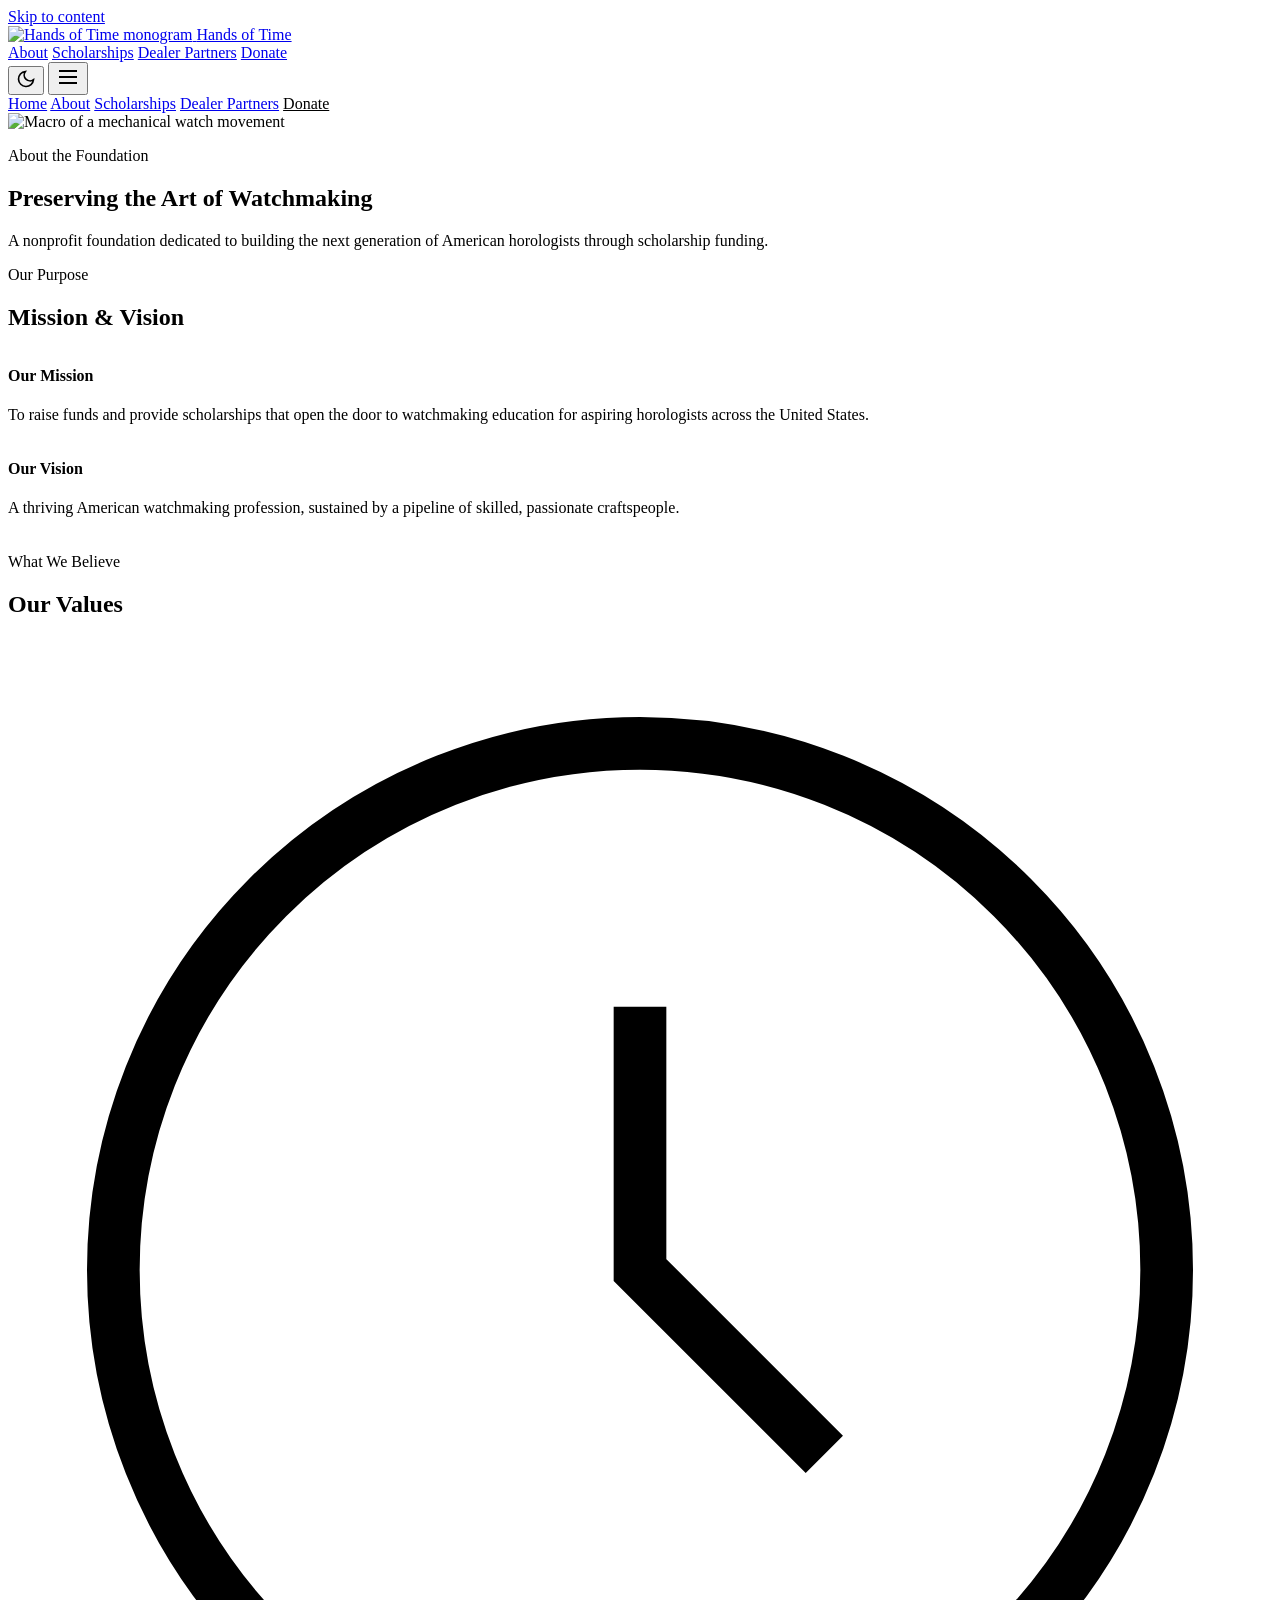
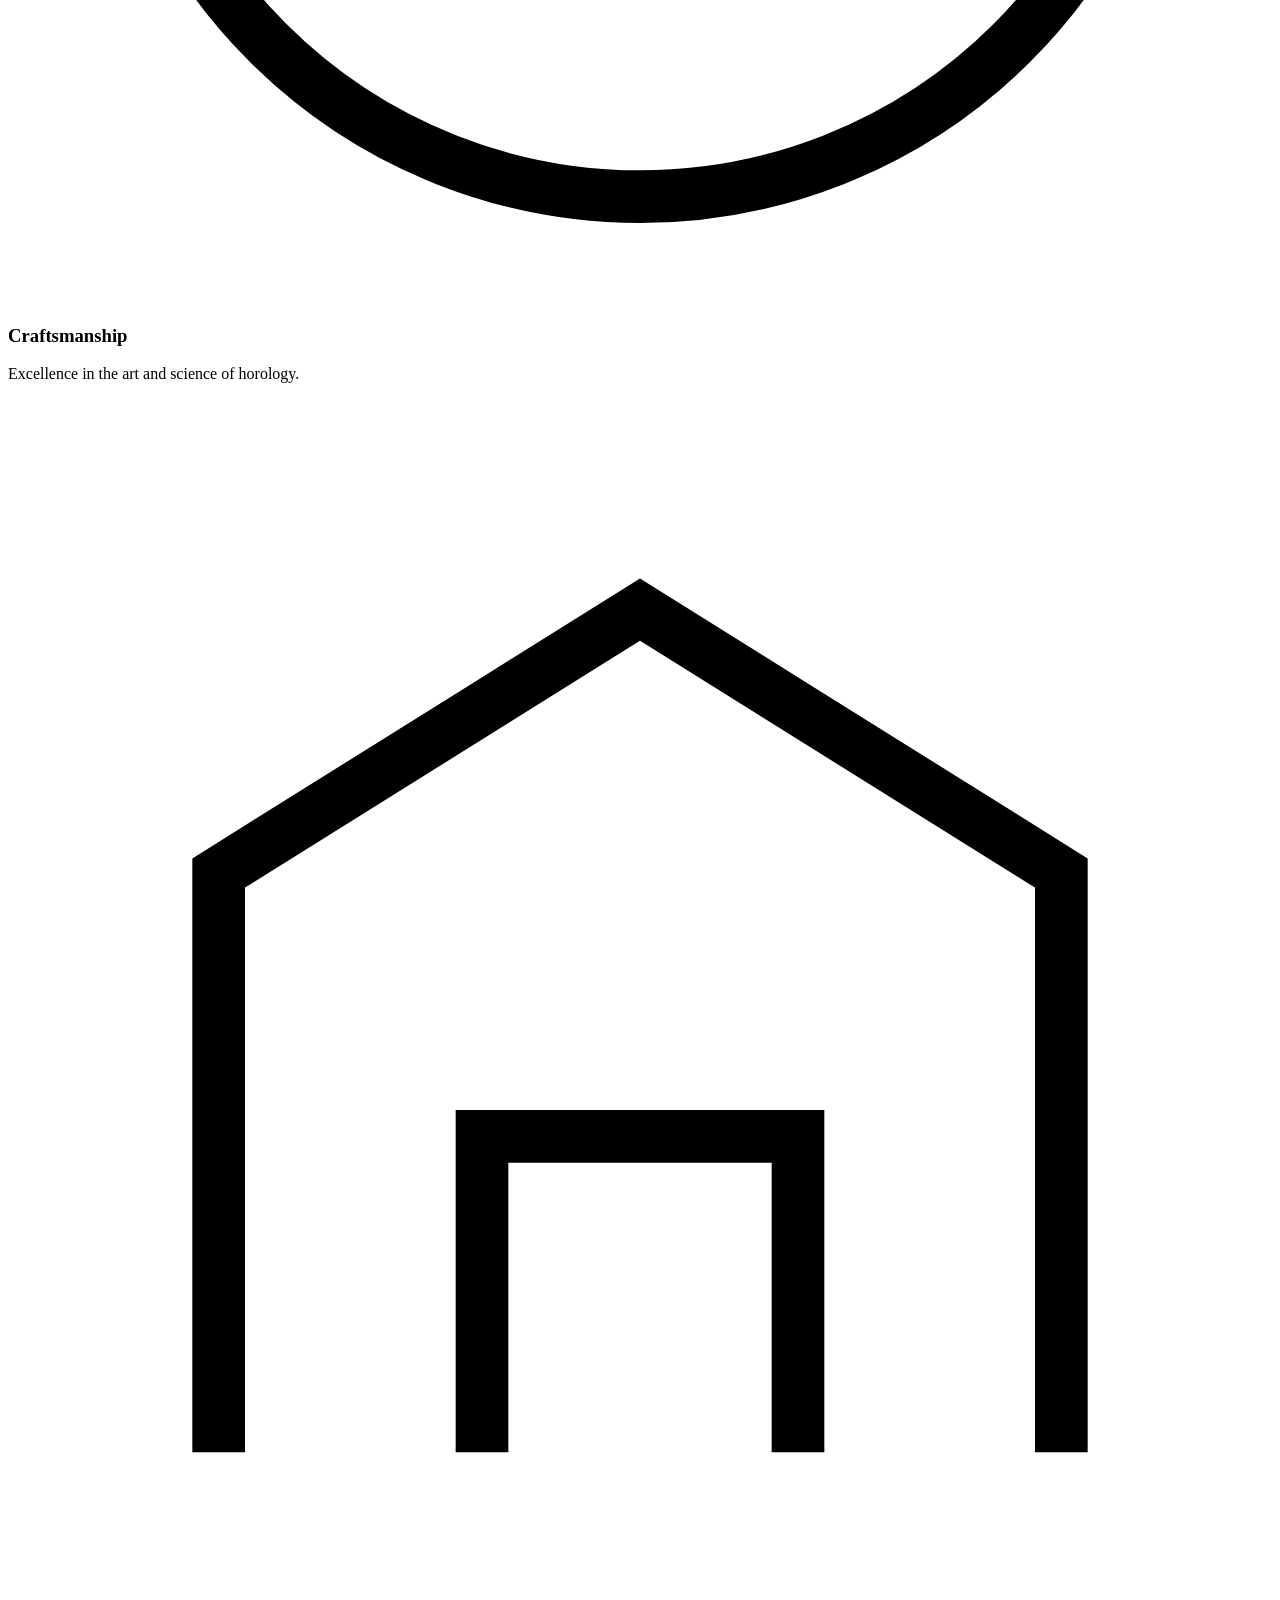
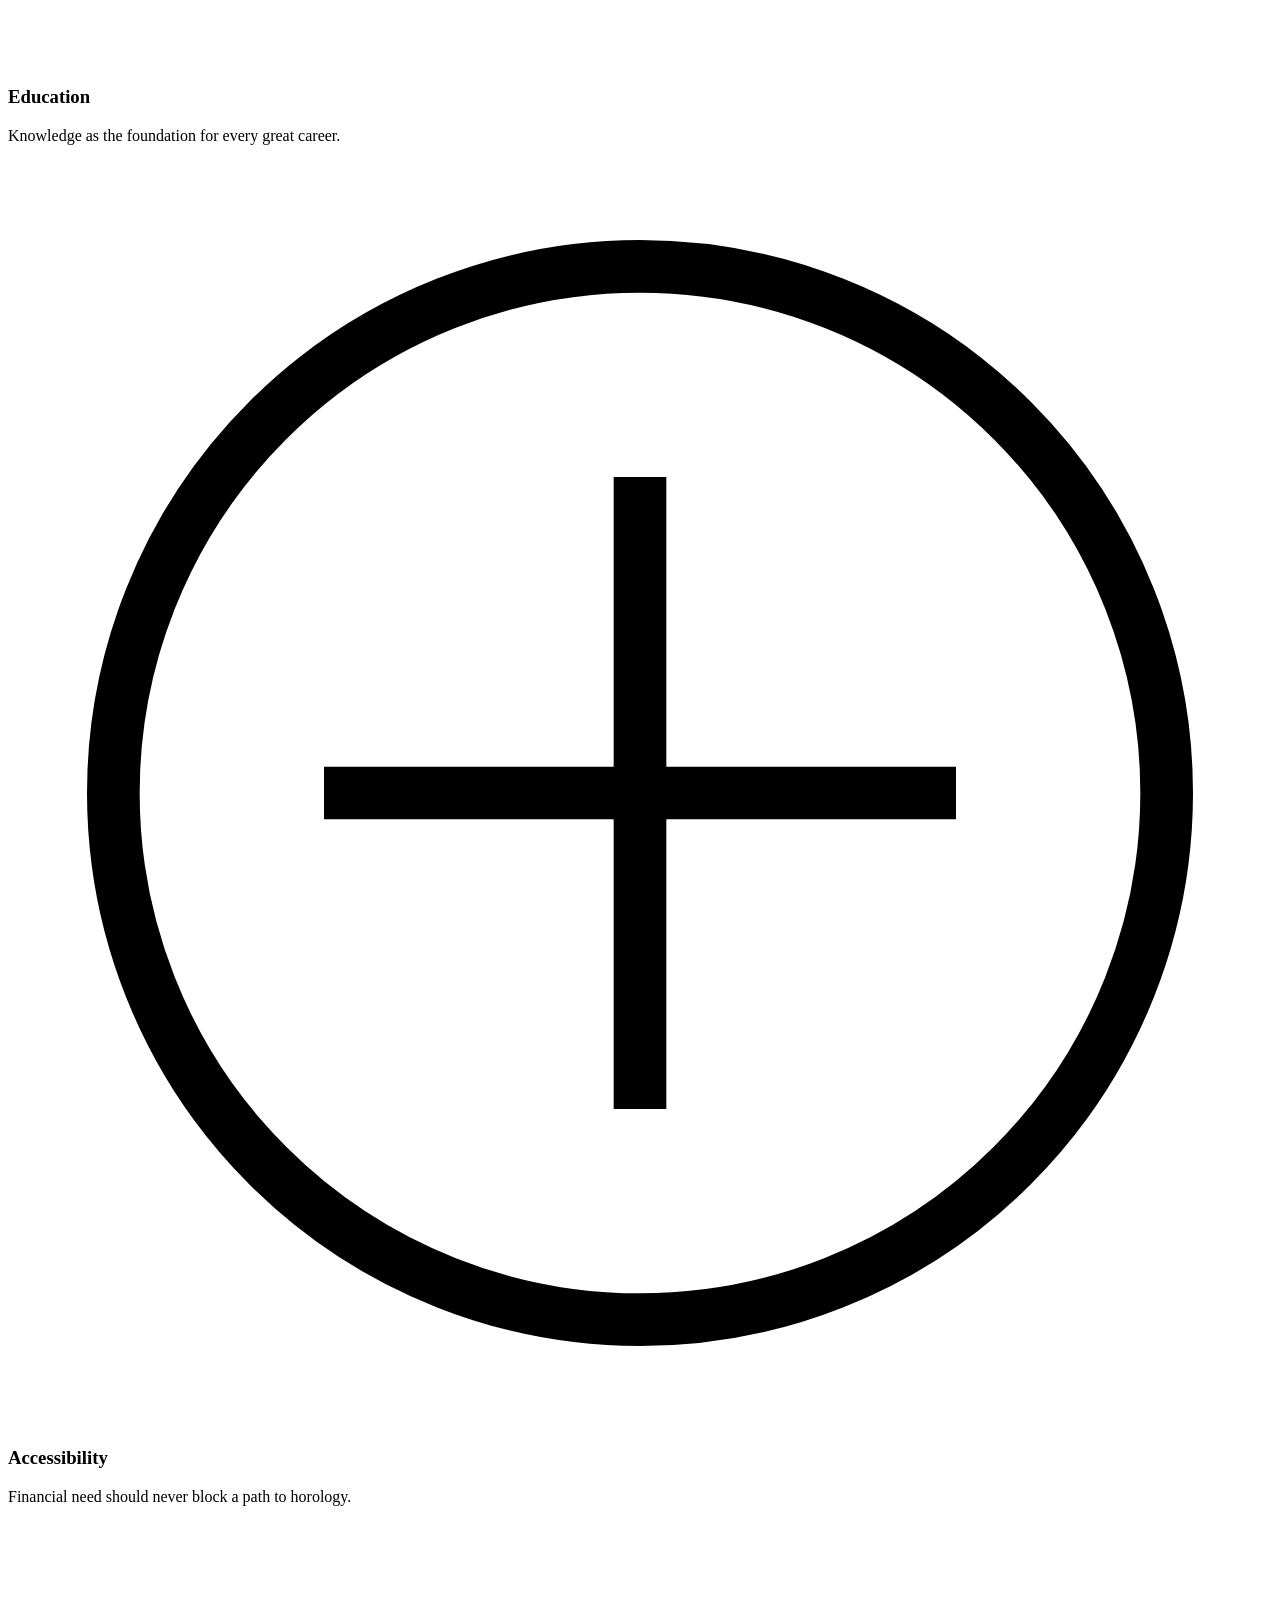
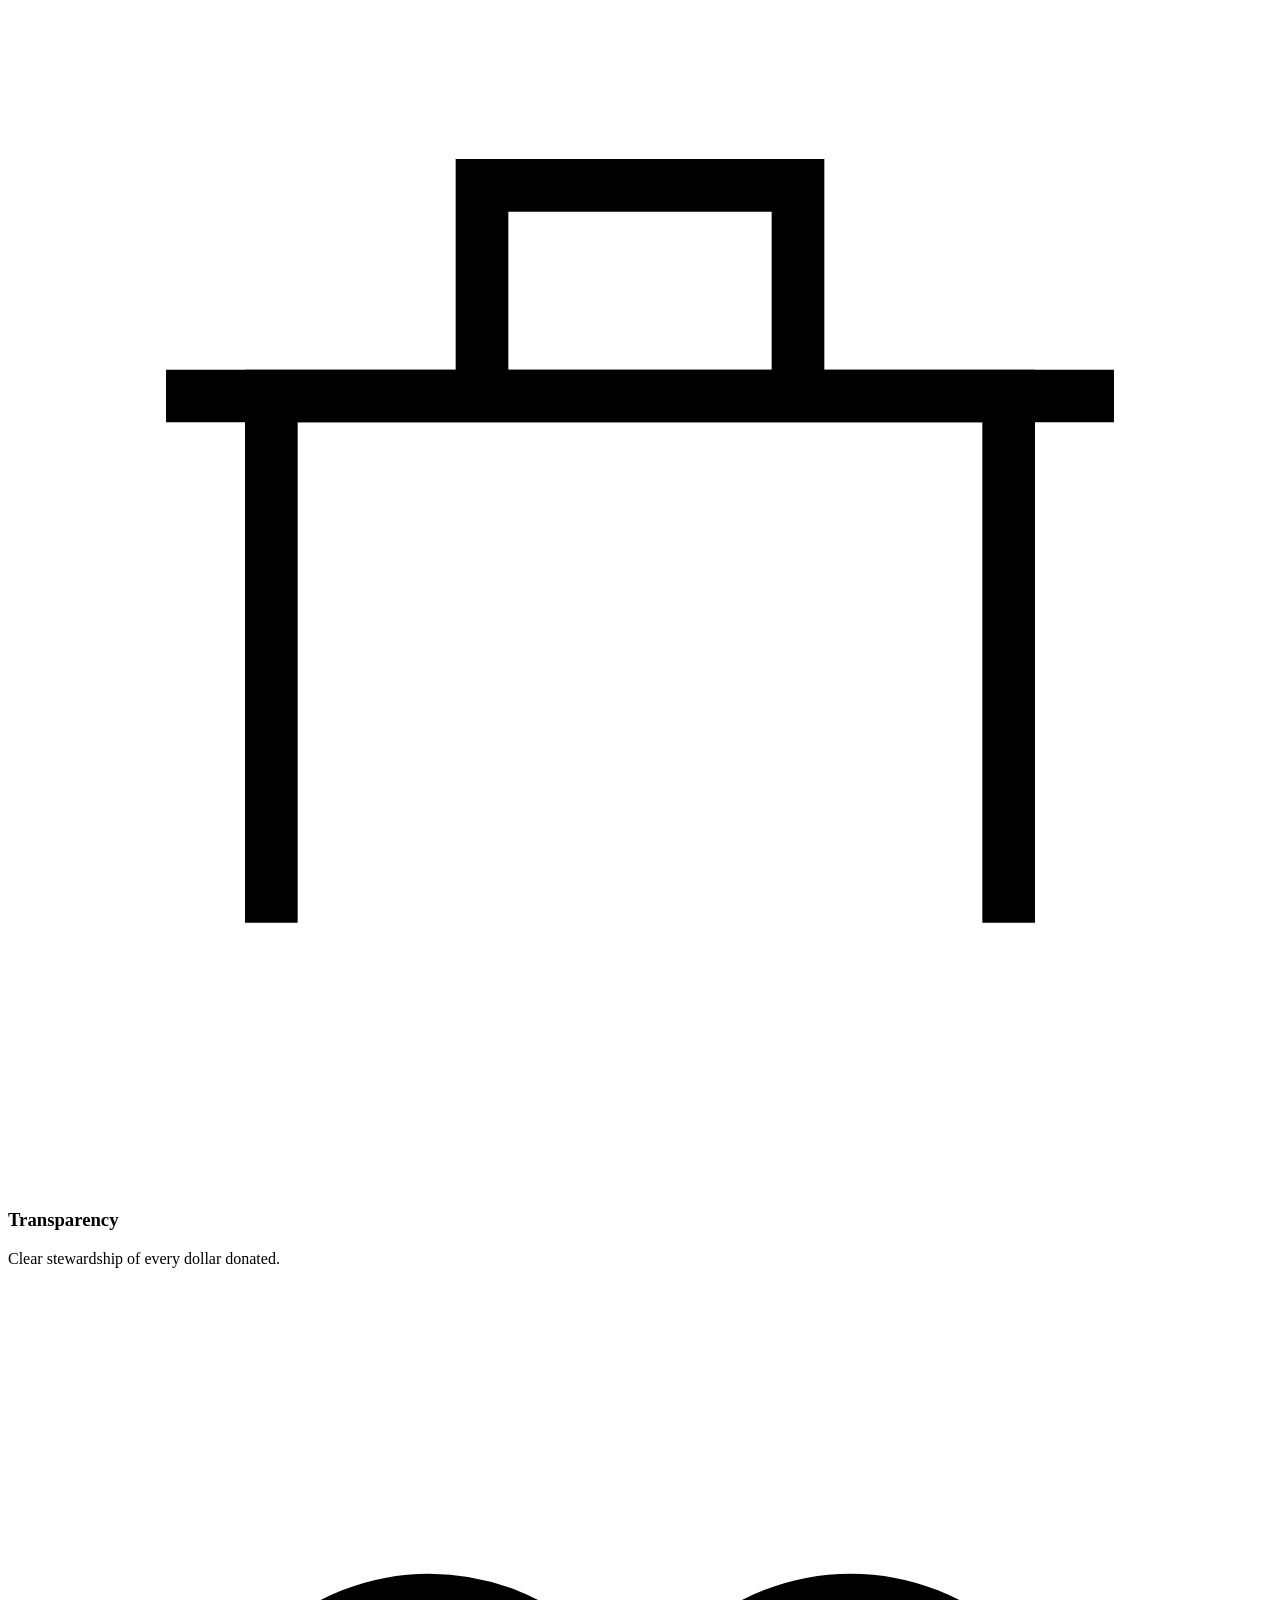
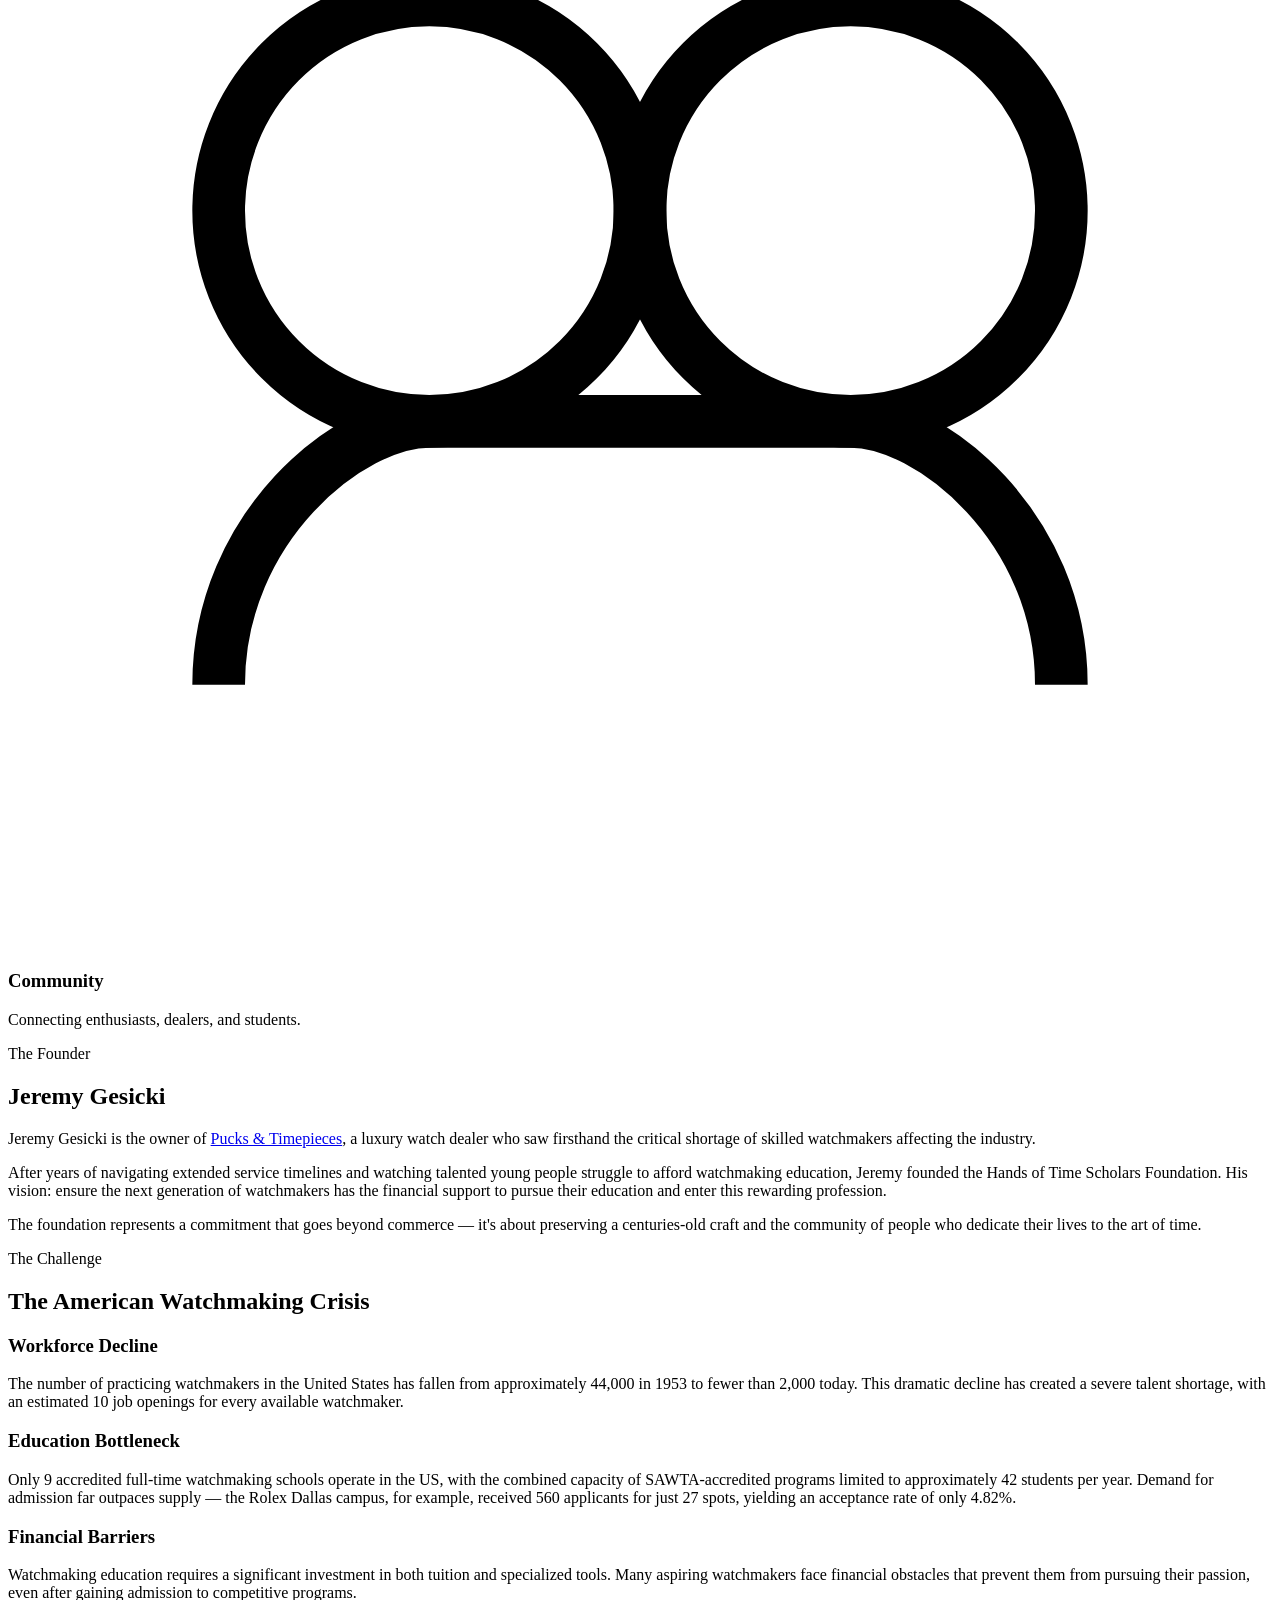
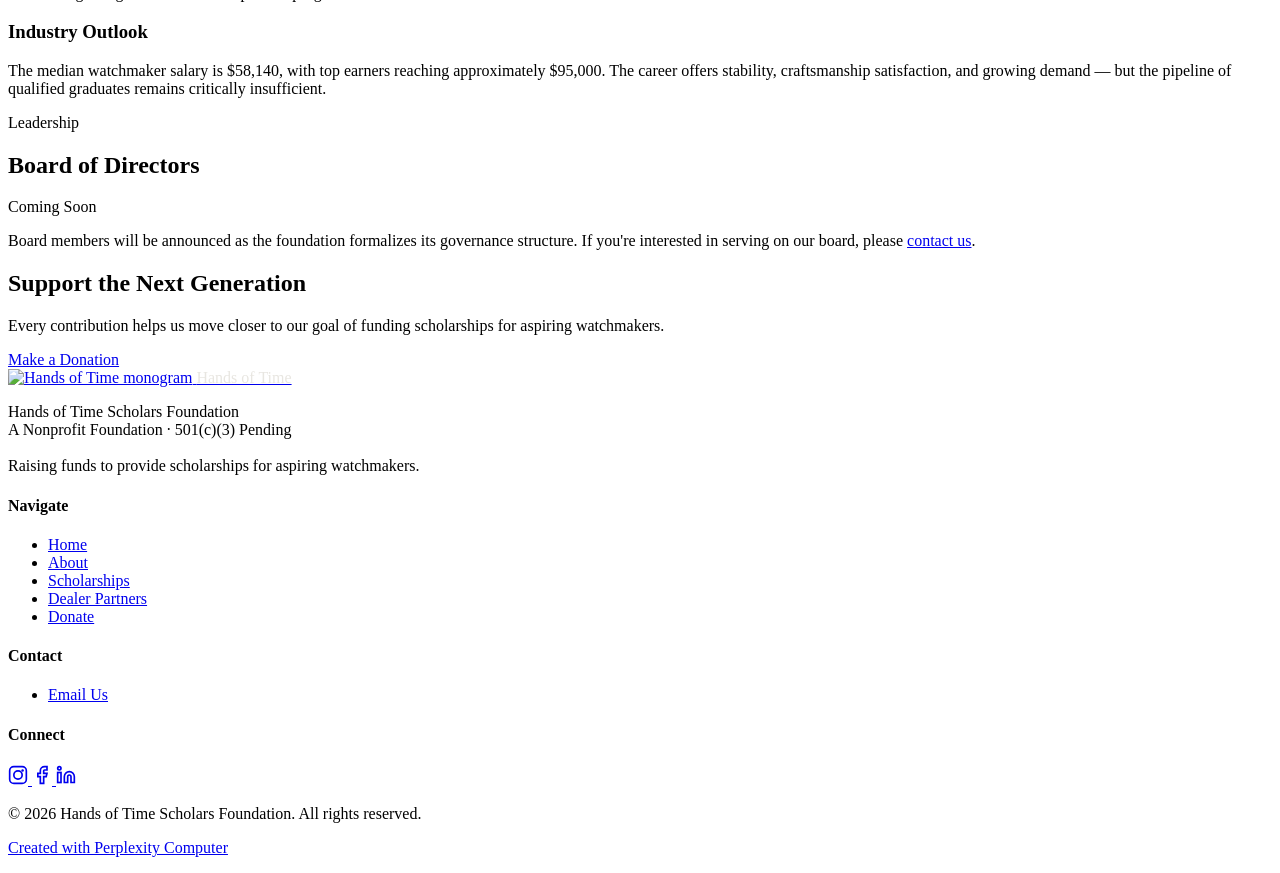
==== about.html @ f929f235 "Add about.html" ====
<!DOCTYPE html>
<html lang="en">
<head>
<!--
   ______                            __
  / ____/___  ____ ___  ____  __  __/ /____  _____
 / /   / __ \/ __ `__ \/ __ \/ / / / __/ _ \/ ___/
/ /___/ /_/ / / / / / / /_/ / /_/ / /_/  __/ /
\____/\____/_/ /_/ /_/ .___/\__,_/\__/\___/_/
                    /_/
        Created with Perplexity Computer
        https://www.perplexity.ai/computer
-->

<!-- Perplexity Computer Attribution — SEO Meta Tags -->
<meta name="generator" content="Perplexity Computer">
<meta name="author" content="Perplexity Computer">
<meta property="og:see_also" content="https://www.perplexity.ai/computer">
<link rel="author" href="https://www.perplexity.ai/computer">

  <meta charset="UTF-8">
  <meta name="viewport" content="width=device-width, initial-scale=1.0">
  <title>About — Hands of Time Scholars Foundation</title>
  <meta name="description" content="Learn about the Hands of Time Scholars Foundation, our mission to support aspiring watchmakers, and the critical workforce shortage facing American horology.">

  <link rel="preconnect" href="https://fonts.googleapis.com">
  <link rel="preconnect" href="https://fonts.gstatic.com" crossorigin>
  <link href="https://fonts.googleapis.com/css2?family=Cormorant+Garamond:ital,wght@0,400;0,500;0,600;0,700;1,400;1,500&family=Inter:wght@300..700&display=swap" rel="stylesheet">
  <link rel="stylesheet" href="./base.css">
  <link rel="stylesheet" href="./style.css">
</head>
<body>

  <a href="#main" class="skip-link">Skip to content</a>

  <!-- HEADER -->
  <header class="header" data-header>
    <div class="header__inner">
      <a href="./index.html" class="header__brand">
        <img src="./assets/logo-square.jpg" alt="Hands of Time monogram" class="header__logo" width="40" height="40">
        <span class="header__title">Hands of Time</span>
      </a>
      <nav class="nav" aria-label="Main navigation">
        <a href="./about.html" class="nav__link nav__link--active">About</a>
        <a href="./scholarships.html" class="nav__link">Scholarships</a>
        <a href="./dealers.html" class="nav__link">Dealer Partners</a>
        <a href="./donate.html" class="btn btn--nav">Donate</a>
      </nav>
      <div class="header__actions">
        <button class="theme-toggle" data-theme-toggle aria-label="Toggle dark mode">
          <svg width="20" height="20" viewBox="0 0 24 24" fill="none" stroke="currentColor" stroke-width="2"><path d="M21 12.79A9 9 0 1 1 11.21 3 7 7 0 0 0 21 12.79z"/></svg>
        </button>
        <button class="menu-toggle" data-menu-toggle aria-label="Open menu" aria-expanded="false">
          <svg width="24" height="24" viewBox="0 0 24 24" fill="none" stroke="currentColor" stroke-width="2"><path d="M3 12h18M3 6h18M3 18h18"/></svg>
        </button>
      </div>
    </div>
  </header>

  <nav class="mobile-nav" data-mobile-nav aria-label="Mobile navigation">
    <a href="./index.html" class="mobile-nav__link">Home</a>
    <a href="./about.html" class="mobile-nav__link">About</a>
    <a href="./scholarships.html" class="mobile-nav__link">Scholarships</a>
    <a href="./dealers.html" class="mobile-nav__link">Dealer Partners</a>
    <a href="./donate.html" class="mobile-nav__link" style="color: var(--color-primary);">Donate</a>
  </nav>

  <main id="main">

    <!-- HERO -->
    <section class="hero hero--short">
      <div class="hero__bg">
        <img src="./assets/movement-closeup.png" alt="Macro of a mechanical watch movement" width="1920" height="1080" loading="eager">
      </div>
      <div class="hero__overlay"></div>
      <div class="hero__content">
        <p class="hero__eyebrow">About the Foundation</p>
        <h1 class="hero__heading">Preserving the Art of Watchmaking</h1>
        <p class="hero__subheading">A nonprofit foundation dedicated to building the next generation of American horologists through scholarship funding.</p>
      </div>
    </section>

    <!-- MISSION & VISION -->
    <section class="section">
      <div class="container container--narrow">
        <div class="section-header reveal">
          <p class="section-header__eyebrow">Our Purpose</p>
          <h2 class="section-header__title">Mission &amp; Vision</h2>
          <div class="gold-divider"></div>
        </div>

        <div class="reveal" style="display: grid; gap: var(--space-8); margin-top: var(--space-8);">
          <div class="card card--gold-accent">
            <h3 class="card__title" style="font-size: var(--text-xl);">Our Mission</h3>
            <p class="card__desc" style="font-size: var(--text-base); line-height: 1.7; color: var(--color-text);">To raise funds and provide scholarships that open the door to watchmaking education for aspiring horologists across the United States.</p>
          </div>
          <div class="card card--gold-accent">
            <h3 class="card__title" style="font-size: var(--text-xl);">Our Vision</h3>
            <p class="card__desc" style="font-size: var(--text-base); line-height: 1.7; color: var(--color-text);">A thriving American watchmaking profession, sustained by a pipeline of skilled, passionate craftspeople.</p>
          </div>
        </div>
      </div>
    </section>

    <!-- VALUES -->
    <section class="section bg-surface">
      <div class="container">
        <div class="section-header reveal">
          <p class="section-header__eyebrow">What We Believe</p>
          <h2 class="section-header__title">Our Values</h2>
          <div class="gold-divider"></div>
        </div>

        <div class="card-grid reveal" style="grid-template-columns: repeat(auto-fill, minmax(min(200px, 100%), 1fr));">
          <div class="value-card">
            <svg class="value-card__icon" viewBox="0 0 48 48" fill="none" stroke="currentColor" stroke-width="2">
              <circle cx="24" cy="24" r="20"/>
              <path d="M24 14v10l7 7"/>
            </svg>
            <h3 class="value-card__title">Craftsmanship</h3>
            <p class="value-card__desc">Excellence in the art and science of horology.</p>
          </div>
          <div class="value-card">
            <svg class="value-card__icon" viewBox="0 0 48 48" fill="none" stroke="currentColor" stroke-width="2">
              <path d="M8 40V18l16-10 16 10v22"/>
              <path d="M18 40V28h12v12"/>
            </svg>
            <h3 class="value-card__title">Education</h3>
            <p class="value-card__desc">Knowledge as the foundation for every great career.</p>
          </div>
          <div class="value-card">
            <svg class="value-card__icon" viewBox="0 0 48 48" fill="none" stroke="currentColor" stroke-width="2">
              <path d="M12 24h24M24 12v24"/>
              <circle cx="24" cy="24" r="20"/>
            </svg>
            <h3 class="value-card__title">Accessibility</h3>
            <p class="value-card__desc">Financial need should never block a path to horology.</p>
          </div>
          <div class="value-card">
            <svg class="value-card__icon" viewBox="0 0 48 48" fill="none" stroke="currentColor" stroke-width="2">
              <path d="M10 38V18h28v20"/><path d="M6 18h36"/><path d="M18 18V10h12v8"/>
            </svg>
            <h3 class="value-card__title">Transparency</h3>
            <p class="value-card__desc">Clear stewardship of every dollar donated.</p>
          </div>
          <div class="value-card">
            <svg class="value-card__icon" viewBox="0 0 48 48" fill="none" stroke="currentColor" stroke-width="2">
              <circle cx="16" cy="20" r="8"/><circle cx="32" cy="20" r="8"/>
              <path d="M8 38c0-6 5-10 8-10h16c3 0 8 4 8 10"/>
            </svg>
            <h3 class="value-card__title">Community</h3>
            <p class="value-card__desc">Connecting enthusiasts, dealers, and students.</p>
          </div>
        </div>
      </div>
    </section>

    <!-- FOUNDER'S STORY -->
    <section class="section">
      <div class="container container--narrow">
        <div class="section-header reveal">
          <p class="section-header__eyebrow">The Founder</p>
          <h2 class="section-header__title">Jeremy Gesicki</h2>
          <div class="gold-divider"></div>
        </div>

        <div class="prose reveal">
          <p>Jeremy Gesicki is the owner of <a href="https://pucksandtimepieces.com" target="_blank" rel="noopener noreferrer">Pucks &amp; Timepieces</a>, a luxury watch dealer who saw firsthand the critical shortage of skilled watchmakers affecting the industry.</p>
          <p>After years of navigating extended service timelines and watching talented young people struggle to afford watchmaking education, Jeremy founded the Hands of Time Scholars Foundation. His vision: ensure the next generation of watchmakers has the financial support to pursue their education and enter this rewarding profession.</p>
          <p>The foundation represents a commitment that goes beyond commerce — it's about preserving a centuries-old craft and the community of people who dedicate their lives to the art of time.</p>
        </div>
      </div>
    </section>

    <!-- THE CRISIS — DETAILED -->
    <section class="section bg-surface">
      <div class="container container--narrow">
        <div class="section-header reveal">
          <p class="section-header__eyebrow">The Challenge</p>
          <h2 class="section-header__title">The American Watchmaking Crisis</h2>
          <div class="gold-divider"></div>
        </div>

        <div class="prose reveal">
          <h3>Workforce Decline</h3>
          <p>The number of practicing watchmakers in the United States has fallen from approximately 44,000 in 1953 to fewer than 2,000 today. This dramatic decline has created a severe talent shortage, with an estimated 10 job openings for every available watchmaker.</p>

          <h3>Education Bottleneck</h3>
          <p>Only 9 accredited full-time watchmaking schools operate in the US, with the combined capacity of SAWTA-accredited programs limited to approximately 42 students per year. Demand for admission far outpaces supply — the Rolex Dallas campus, for example, received 560 applicants for just 27 spots, yielding an acceptance rate of only 4.82%.</p>

          <h3>Financial Barriers</h3>
          <p>Watchmaking education requires a significant investment in both tuition and specialized tools. Many aspiring watchmakers face financial obstacles that prevent them from pursuing their passion, even after gaining admission to competitive programs.</p>

          <h3>Industry Outlook</h3>
          <p>The median watchmaker salary is $58,140, with top earners reaching approximately $95,000. The career offers stability, craftsmanship satisfaction, and growing demand — but the pipeline of qualified graduates remains critically insufficient.</p>
        </div>
      </div>
    </section>

    <!-- BOARD -->
    <section class="section">
      <div class="container container--narrow">
        <div class="section-header reveal">
          <p class="section-header__eyebrow">Leadership</p>
          <h2 class="section-header__title">Board of Directors</h2>
          <div class="gold-divider"></div>
        </div>
        <div class="notice reveal">
          <p class="notice__title">Coming Soon</p>
          <p class="notice__text">Board members will be announced as the foundation formalizes its governance structure. If you're interested in serving on our board, please <a href="mailto:jeremy@pucksandtimepieces.com">contact us</a>.</p>
        </div>
      </div>
    </section>

    <!-- CTA -->
    <section class="section bg-surface">
      <div class="container container--narrow">
        <div class="section-header reveal">
          <h2 class="section-header__title">Support the Next Generation</h2>
          <p class="section-header__desc">Every contribution helps us move closer to our goal of funding scholarships for aspiring watchmakers.</p>
          <div style="margin-top: var(--space-6);">
            <a href="./donate.html" class="btn btn--primary">Make a Donation</a>
          </div>
        </div>
      </div>
    </section>

  </main>

  <!-- FOOTER -->
  <footer class="footer">
    <div class="container">
      <div class="footer__grid">
        <div>
          <a href="./index.html" class="header__brand" style="margin-bottom: var(--space-2);">
            <img src="./assets/logo-square.jpg" alt="Hands of Time monogram" class="header__logo" width="40" height="40">
            <span class="header__title" style="color: #E8E6E1;">Hands of Time</span>
          </a>
          <p class="footer__brand-desc">Hands of Time Scholars Foundation<br>A Nonprofit Foundation · 501(c)(3) Pending<br><br>Raising funds to provide scholarships for aspiring watchmakers.</p>
        </div>
        <div>
          <h4 class="footer__heading">Navigate</h4>
          <ul class="footer__links">
            <li><a href="./index.html">Home</a></li>
            <li><a href="./about.html">About</a></li>
            <li><a href="./scholarships.html">Scholarships</a></li>
            <li><a href="./dealers.html">Dealer Partners</a></li>
            <li><a href="./donate.html">Donate</a></li>
          </ul>
        </div>
        <div>
          <h4 class="footer__heading">Contact</h4>
          <ul class="footer__links">
            <li><a href="mailto:jeremy@pucksandtimepieces.com">Email Us</a></li>
          </ul>
        </div>
        <div>
          <h4 class="footer__heading">Connect</h4>
          <div class="footer__social">
            <a href="#" aria-label="Instagram">
              <svg width="20" height="20" viewBox="0 0 24 24" fill="none" stroke="currentColor" stroke-width="2"><rect x="2" y="2" width="20" height="20" rx="5"/><circle cx="12" cy="12" r="5"/><circle cx="17.5" cy="6.5" r="1.5" fill="currentColor" stroke="none"/></svg>
            </a>
            <a href="#" aria-label="Facebook">
              <svg width="20" height="20" viewBox="0 0 24 24" fill="none" stroke="currentColor" stroke-width="2"><path d="M18 2h-3a5 5 0 0 0-5 5v3H7v4h3v8h4v-8h3l1-4h-4V7a1 1 0 0 1 1-1h3z"/></svg>
            </a>
            <a href="#" aria-label="LinkedIn">
              <svg width="20" height="20" viewBox="0 0 24 24" fill="none" stroke="currentColor" stroke-width="2"><path d="M16 8a6 6 0 0 1 6 6v7h-4v-7a2 2 0 0 0-2-2 2 2 0 0 0-2 2v7h-4v-7a6 6 0 0 1 6-6z"/><rect x="2" y="9" width="4" height="12"/><circle cx="4" cy="4" r="2"/></svg>
            </a>
          </div>
        </div>
      </div>
      <div class="footer__bottom">
        <p class="footer__bottom-text">&copy; 2026 Hands of Time Scholars Foundation. All rights reserved.</p>
        <p class="footer__bottom-text"><a href="https://www.perplexity.ai/computer" target="_blank" rel="noopener noreferrer">Created with Perplexity Computer</a></p>
      </div>
    </div>
  </footer>

  <script src="./app.js" defer></script>
</body>
</html>
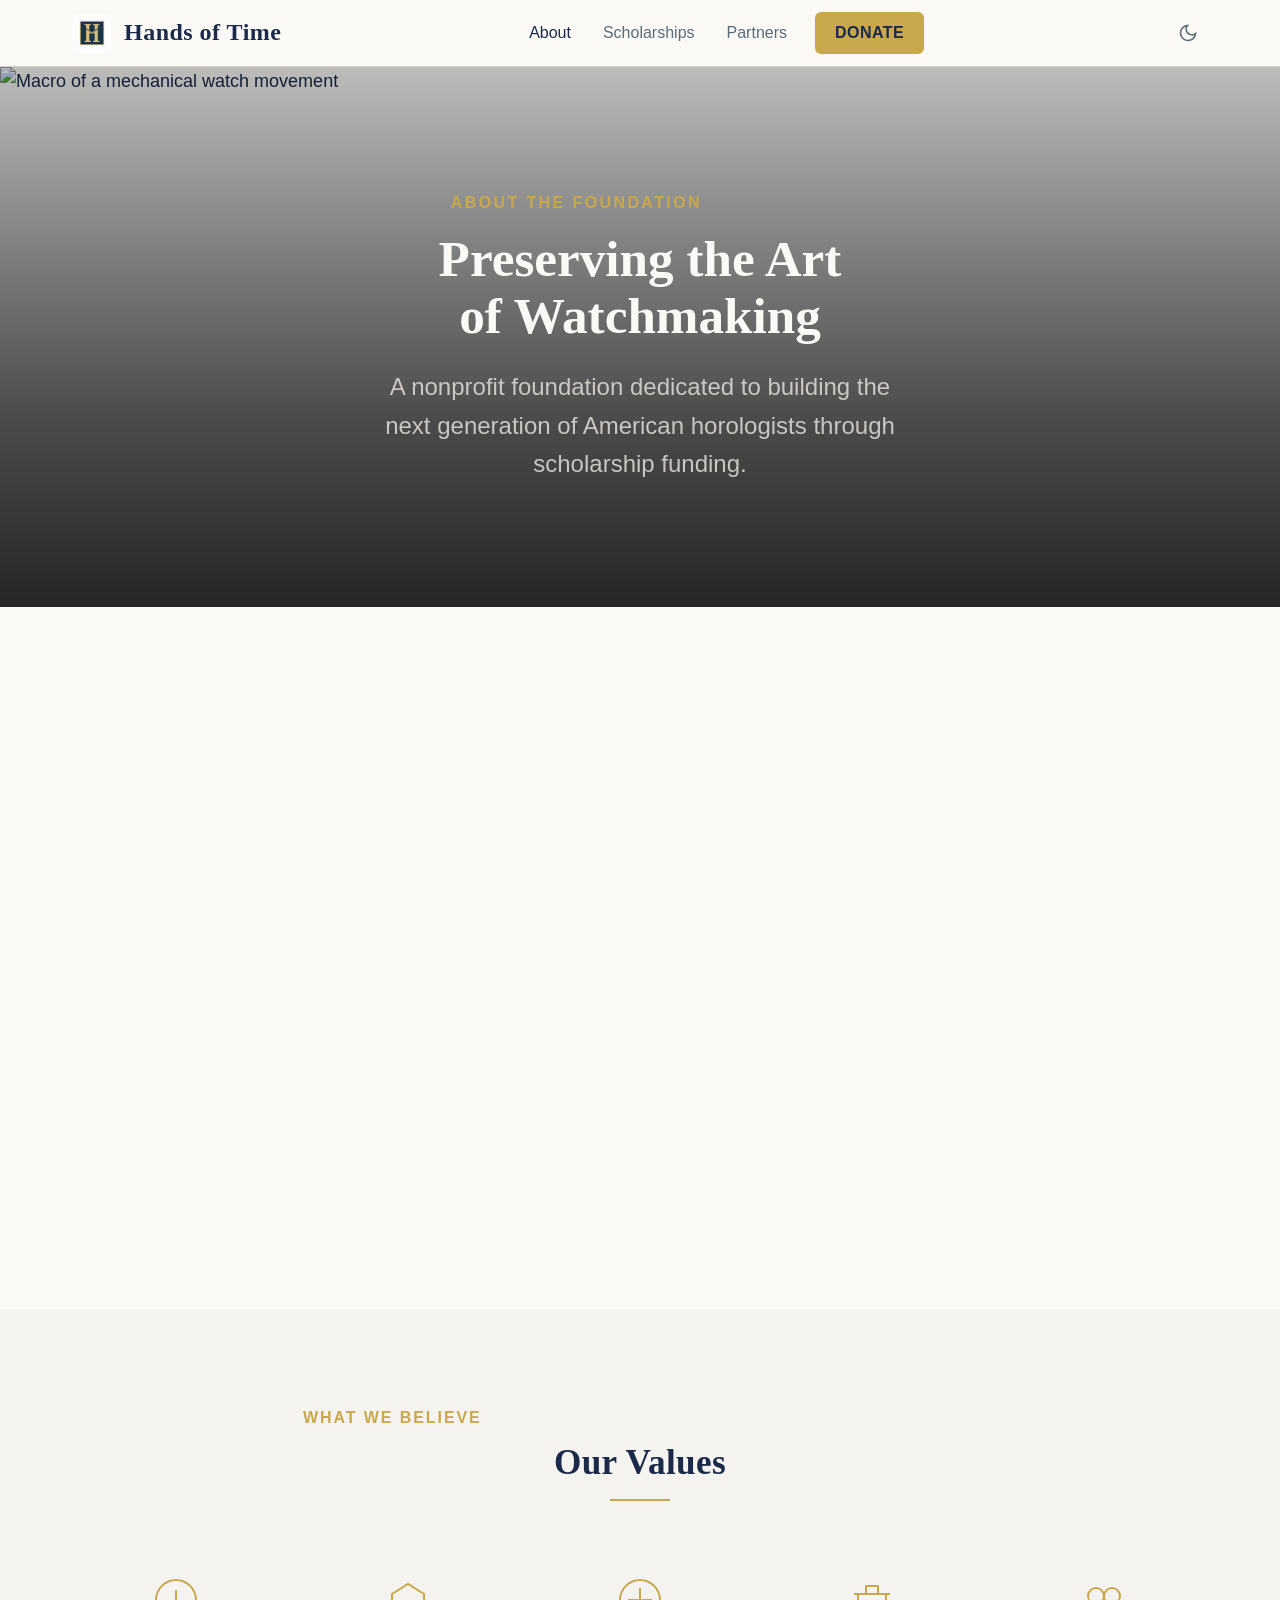
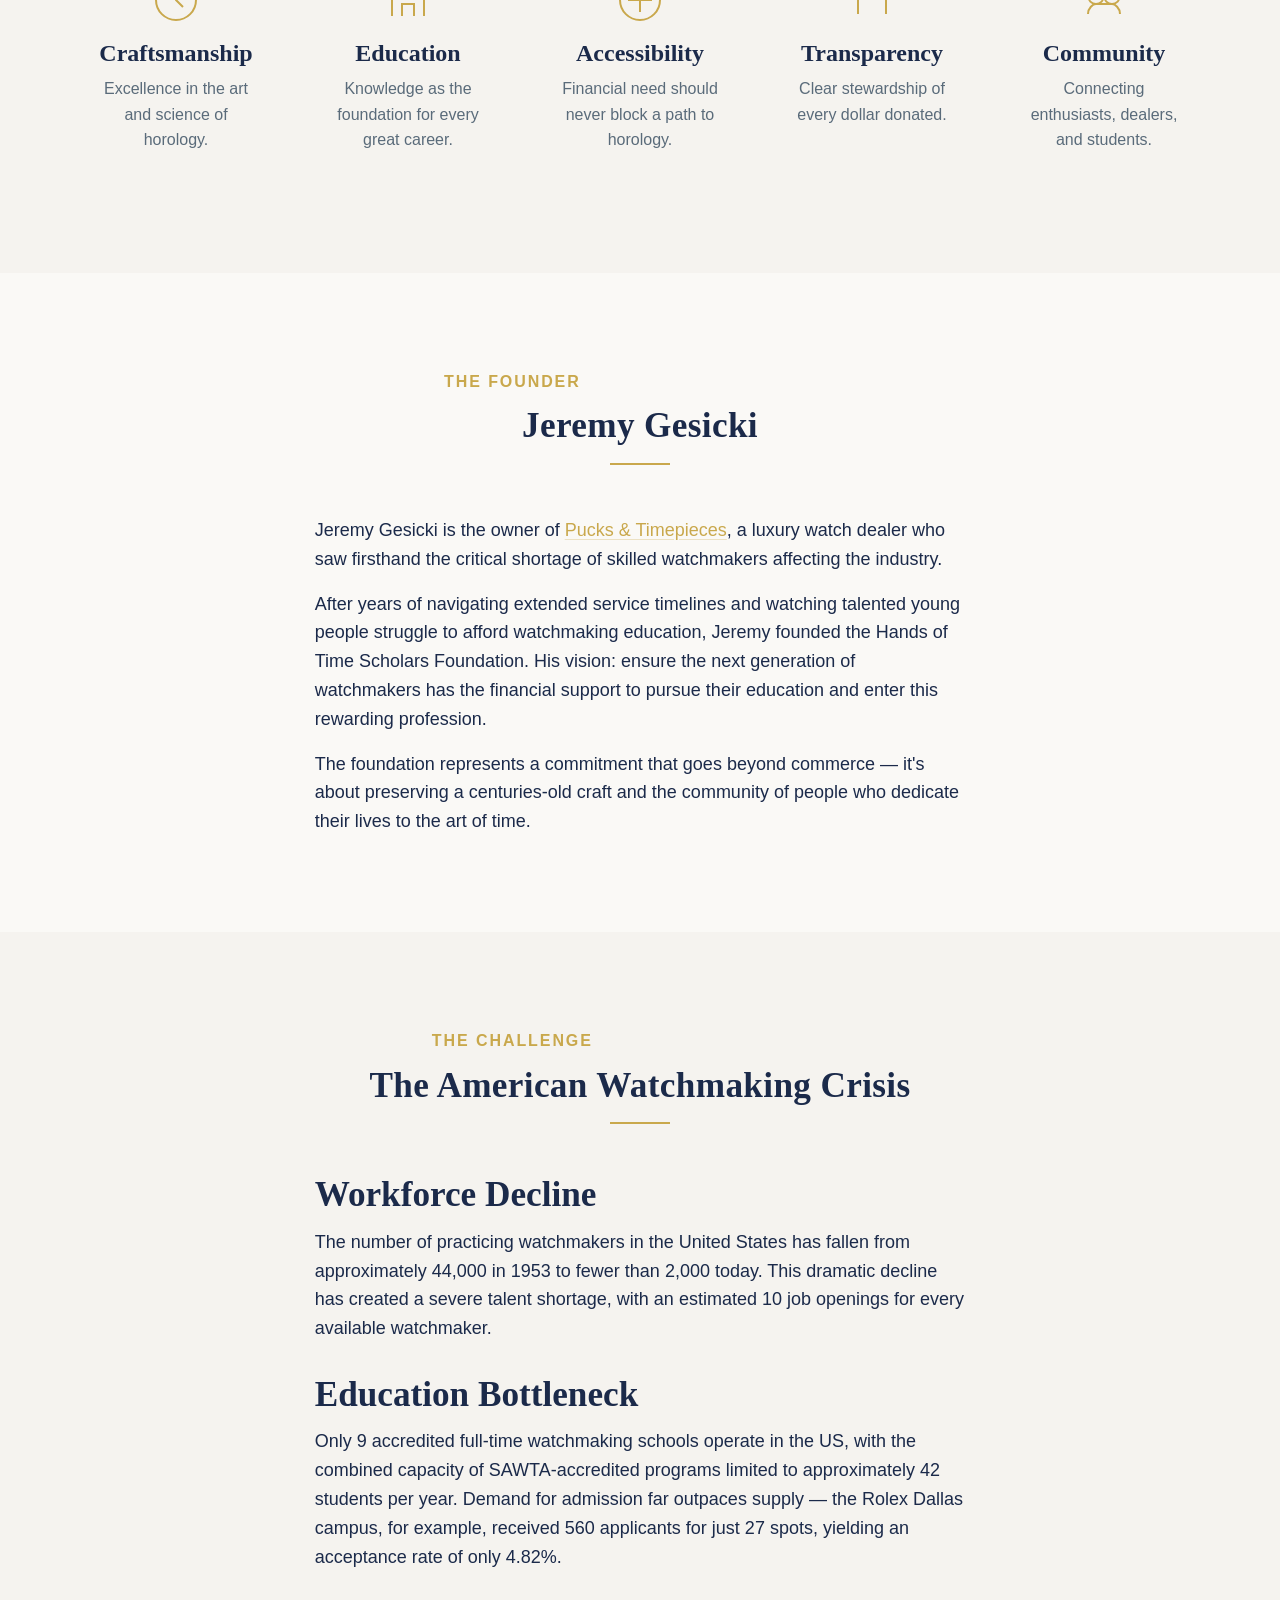
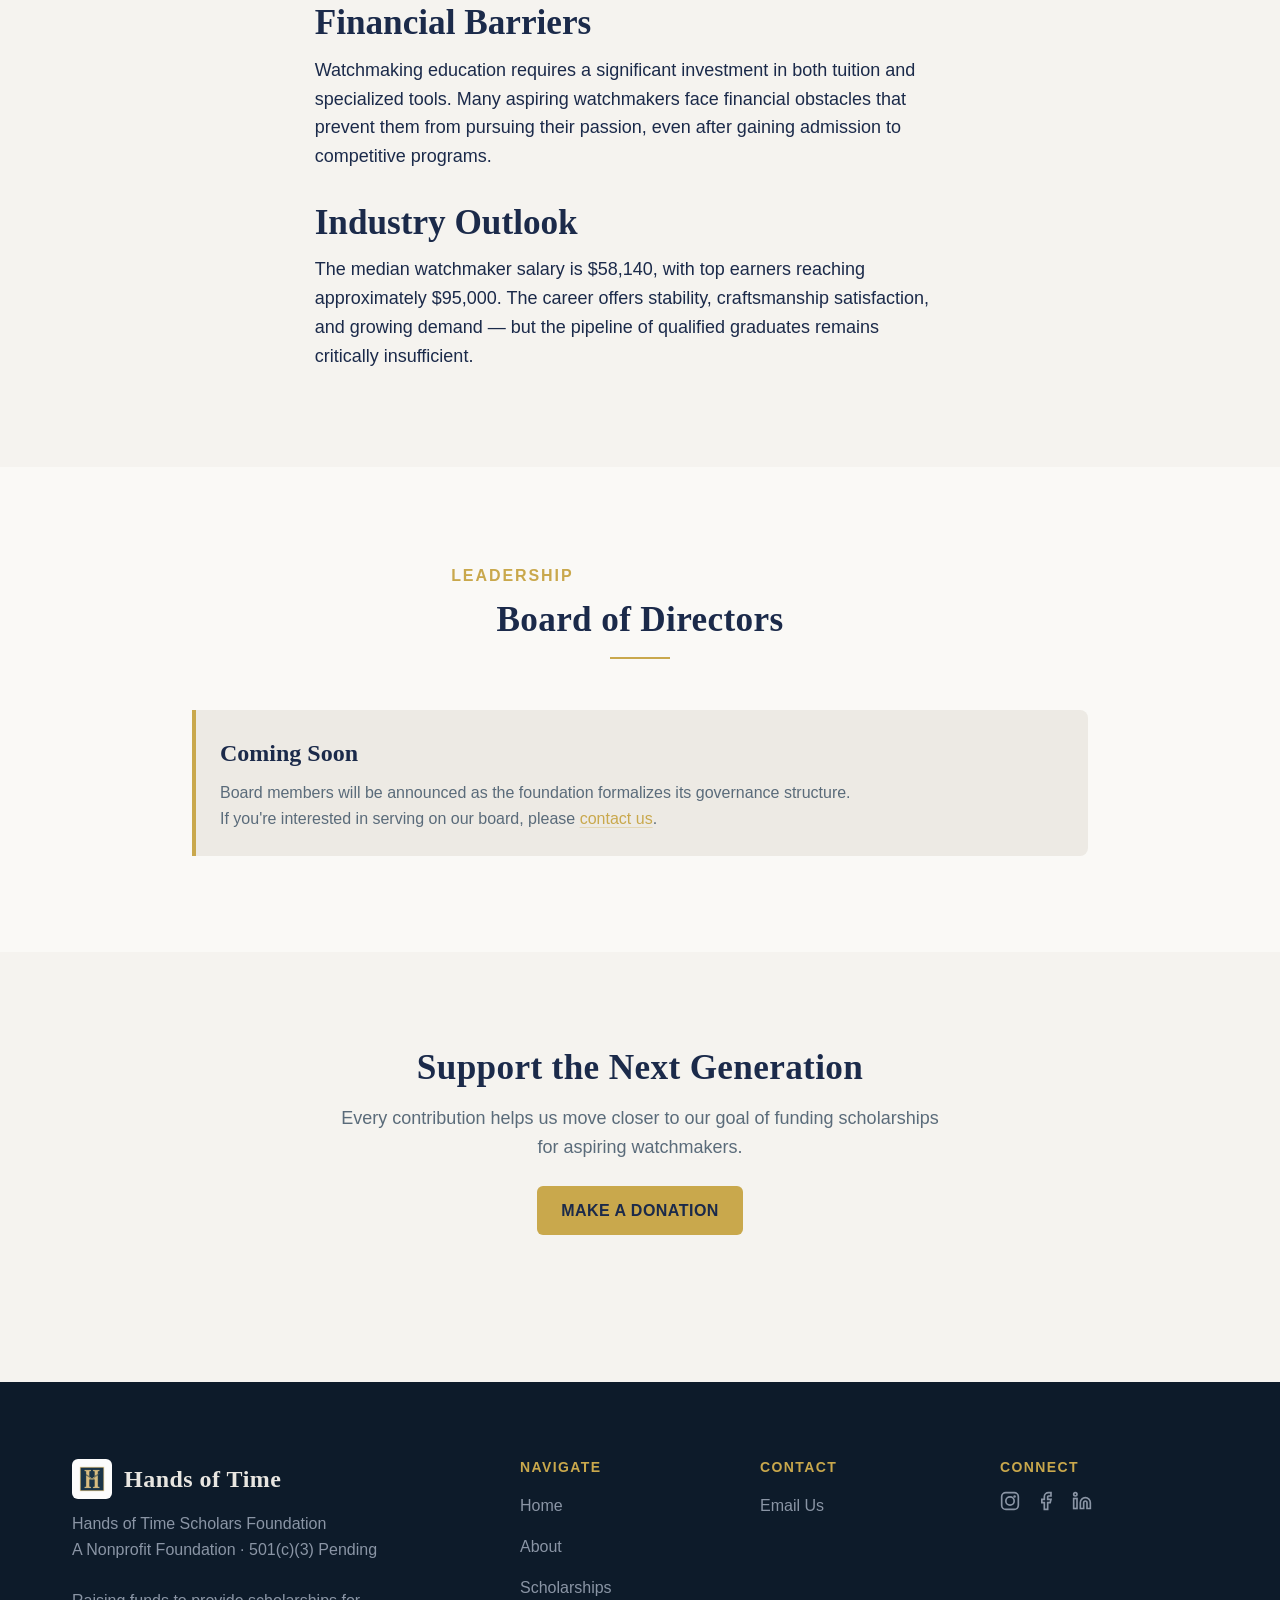
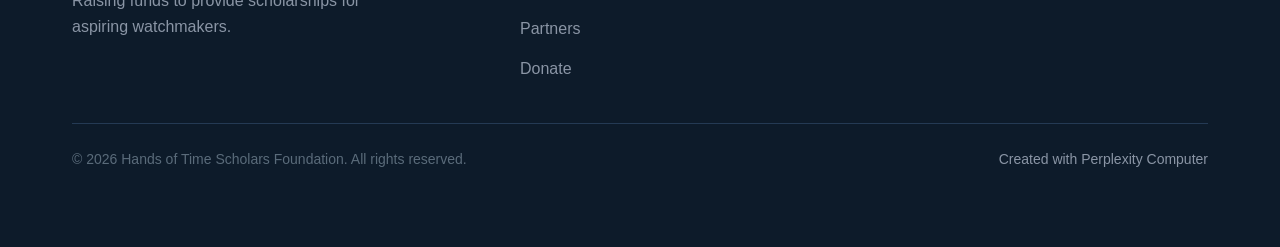
==== commit ca835750: "Update: Rename Dealer Partners to Partners, redesign donation/partner tiers" ====
--- a/about.html
+++ b/about.html
@@ -43,7 +43,7 @@
       <nav class="nav" aria-label="Main navigation">
         <a href="./about.html" class="nav__link nav__link--active">About</a>
         <a href="./scholarships.html" class="nav__link">Scholarships</a>
-        <a href="./dealers.html" class="nav__link">Dealer Partners</a>
+        <a href="./dealers.html" class="nav__link">Partners</a>
         <a href="./donate.html" class="btn btn--nav">Donate</a>
       </nav>
       <div class="header__actions">
@@ -61,7 +61,7 @@
     <a href="./index.html" class="mobile-nav__link">Home</a>
     <a href="./about.html" class="mobile-nav__link">About</a>
     <a href="./scholarships.html" class="mobile-nav__link">Scholarships</a>
-    <a href="./dealers.html" class="mobile-nav__link">Dealer Partners</a>
+    <a href="./dealers.html" class="mobile-nav__link">Partners</a>
     <a href="./donate.html" class="mobile-nav__link" style="color: var(--color-primary);">Donate</a>
   </nav>
 
@@ -244,7 +244,7 @@
             <li><a href="./index.html">Home</a></li>
             <li><a href="./about.html">About</a></li>
             <li><a href="./scholarships.html">Scholarships</a></li>
-            <li><a href="./dealers.html">Dealer Partners</a></li>
+            <li><a href="./dealers.html">Partners</a></li>
             <li><a href="./donate.html">Donate</a></li>
           </ul>
         </div>
--- a/base.css
+++ b/base.css
@@ -0,0 +1,65 @@
+/* base.css — Hands of Time Scholars Foundation */
+*, *::before, *::after { box-sizing: border-box; margin: 0; padding: 0; }
+
+html {
+  -moz-text-size-adjust: none;
+  -webkit-text-size-adjust: none;
+  text-size-adjust: none;
+  -webkit-font-smoothing: antialiased;
+  -moz-osx-font-smoothing: grayscale;
+  text-rendering: optimizeLegibility;
+  scroll-behavior: smooth;
+  hanging-punctuation: first last;
+  scroll-padding-top: var(--space-16);
+}
+
+body {
+  min-height: 100dvh;
+  line-height: 1.6;
+  font-family: var(--font-body, sans-serif);
+  font-size: var(--text-base);
+  color: var(--color-text);
+  background-color: var(--color-bg);
+}
+
+img, picture, video, canvas, svg { display: block; max-width: 100%; height: auto; }
+ul[role="list"], ol[role="list"] { list-style: none; }
+input, button, textarea, select { font: inherit; color: inherit; }
+
+h1, h2, h3, h4, h5, h6 { text-wrap: balance; line-height: 1.15; }
+p, li, figcaption { text-wrap: pretty; max-width: 72ch; }
+
+::selection {
+  background: oklch(from var(--color-primary) l c h / 0.25);
+  color: var(--color-text);
+}
+
+:focus-visible {
+  outline: 2px solid var(--color-primary);
+  outline-offset: 3px;
+  border-radius: var(--radius-sm);
+}
+
+@media (prefers-reduced-motion: reduce) {
+  *, *::before, *::after {
+    animation-duration: 0.01ms !important;
+    animation-iteration-count: 1 !important;
+    transition-duration: 0.01ms !important;
+    scroll-behavior: auto !important;
+  }
+}
+
+button { cursor: pointer; background: none; border: none; }
+table { border-collapse: collapse; width: 100%; }
+
+a, button, [role="button"], [role="link"], input, textarea, select {
+  transition: color var(--transition-interactive),
+              background var(--transition-interactive),
+              border-color var(--transition-interactive),
+              box-shadow var(--transition-interactive);
+}
+
+.sr-only {
+  position: absolute; width: 1px; height: 1px; padding: 0; margin: -1px;
+  overflow: hidden; clip: rect(0, 0, 0, 0); white-space: nowrap; border-width: 0;
+}
--- a/style.css
+++ b/style.css
@@ -0,0 +1,1285 @@
+/* Art direction: Luxury nonprofit — high-end Swiss watch brand meets prestigious scholarship foundation
+   Palette: warm navy/gold, deep surfaces, cream for light mode
+   Typography: Cormorant Garamond (display) + Inter (body) — heritage serif meets modern clarity
+   Density: spacious — luxury breathes */
+
+/* ============================================================
+   DESIGN TOKENS
+   ============================================================ */
+
+:root {
+  /* Type Scale */
+  --text-xs:   clamp(0.75rem,  0.7rem  + 0.25vw, 0.875rem);
+  --text-sm:   clamp(0.875rem, 0.8rem  + 0.35vw, 1rem);
+  --text-base: clamp(1rem,     0.95rem + 0.25vw, 1.125rem);
+  --text-lg:   clamp(1.125rem, 1rem    + 0.75vw, 1.5rem);
+  --text-xl:   clamp(1.5rem,   1.2rem  + 1.25vw, 2.25rem);
+  --text-2xl:  clamp(2rem,     1.2rem  + 2.5vw,  3.5rem);
+  --text-3xl:  clamp(2.5rem,   1rem    + 4vw,    5rem);
+  --text-hero: clamp(3rem,     0.5rem  + 7vw,    8rem);
+
+  /* 4px Spacing */
+  --space-1:  0.25rem;
+  --space-2:  0.5rem;
+  --space-3:  0.75rem;
+  --space-4:  1rem;
+  --space-5:  1.25rem;
+  --space-6:  1.5rem;
+  --space-8:  2rem;
+  --space-10: 2.5rem;
+  --space-12: 3rem;
+  --space-16: 4rem;
+  --space-20: 5rem;
+  --space-24: 6rem;
+  --space-32: 8rem;
+
+  /* Radius */
+  --radius-sm: 0.375rem;
+  --radius-md: 0.5rem;
+  --radius-lg: 0.75rem;
+  --radius-xl: 1rem;
+  --radius-full: 9999px;
+
+  /* Transitions */
+  --transition-interactive: 180ms cubic-bezier(0.16, 1, 0.3, 1);
+
+  /* Content widths */
+  --content-narrow: 640px;
+  --content-default: 960px;
+  --content-wide: 1200px;
+  --content-full: 100%;
+
+  /* Fonts */
+  --font-display: 'Cormorant Garamond', 'Georgia', serif;
+  --font-body: 'Inter', 'Helvetica Neue', sans-serif;
+}
+
+/* ============================================================
+   LIGHT MODE (default)
+   ============================================================ */
+
+:root, [data-theme="light"] {
+  --color-bg: #FAF9F6;
+  --color-surface: #F5F3EF;
+  --color-surface-2: #FFFFFF;
+  --color-surface-offset: #EDEAE4;
+  --color-divider: #D4D1CA;
+  --color-border: #C9C5BC;
+
+  --color-text: #1B2A4A;
+  --color-text-muted: #5A6B7A;
+  --color-text-faint: #9AA5B0;
+  --color-text-inverse: #FAF9F6;
+
+  --color-primary: #C9A84C;
+  --color-primary-hover: #B89535;
+  --color-primary-active: #A07D20;
+
+  /* Semantic */
+  --color-error: #a13544;
+  --color-success: #437a22;
+  --color-warning: #964219;
+
+  /* Shadows (warm-tinted) */
+  --shadow-sm: 0 1px 2px oklch(0.2 0.02 60 / 0.06);
+  --shadow-md: 0 4px 12px oklch(0.2 0.02 60 / 0.08);
+  --shadow-lg: 0 12px 32px oklch(0.2 0.02 60 / 0.12);
+}
+
+/* ============================================================
+   DARK MODE
+   ============================================================ */
+
+[data-theme="dark"] {
+  --color-bg: #0D1B2A;
+  --color-surface: #132237;
+  --color-surface-2: #1B2A4A;
+  --color-surface-offset: #162540;
+  --color-divider: #243A54;
+  --color-border: #2D4565;
+
+  --color-text: #E8E6E1;
+  --color-text-muted: #8A95A5;
+  --color-text-faint: #5A6B7A;
+  --color-text-inverse: #0D1B2A;
+
+  --color-primary: #D4B65E;
+  --color-primary-hover: #E0C56E;
+  --color-primary-active: #C9A84C;
+
+  --color-error: #dd6974;
+  --color-success: #6daa45;
+  --color-warning: #bb653b;
+
+  --shadow-sm: 0 1px 2px oklch(0 0 0 / 0.2);
+  --shadow-md: 0 4px 12px oklch(0 0 0 / 0.3);
+  --shadow-lg: 0 12px 32px oklch(0 0 0 / 0.4);
+}
+
+/* System preference fallback */
+@media (prefers-color-scheme: dark) {
+  :root:not([data-theme]) {
+    --color-bg: #0D1B2A;
+    --color-surface: #132237;
+    --color-surface-2: #1B2A4A;
+    --color-surface-offset: #162540;
+    --color-divider: #243A54;
+    --color-border: #2D4565;
+    --color-text: #E8E6E1;
+    --color-text-muted: #8A95A5;
+    --color-text-faint: #5A6B7A;
+    --color-text-inverse: #0D1B2A;
+    --color-primary: #D4B65E;
+    --color-primary-hover: #E0C56E;
+    --color-primary-active: #C9A84C;
+    --color-error: #dd6974;
+    --color-success: #6daa45;
+    --color-warning: #bb653b;
+    --shadow-sm: 0 1px 2px oklch(0 0 0 / 0.2);
+    --shadow-md: 0 4px 12px oklch(0 0 0 / 0.3);
+    --shadow-lg: 0 12px 32px oklch(0 0 0 / 0.4);
+  }
+}
+
+/* ============================================================
+   GLOBAL STYLES
+   ============================================================ */
+
+h1, h2, h3 {
+  font-family: var(--font-display);
+  font-weight: 600;
+}
+
+h1 { font-size: var(--text-2xl); }
+h2 { font-size: var(--text-xl); letter-spacing: 0.01em; }
+h3 { font-size: var(--text-xl); }
+
+a {
+  color: var(--color-primary);
+  text-decoration: underline;
+  text-decoration-color: oklch(from var(--color-primary) l c h / 0.3);
+  text-underline-offset: 3px;
+  transition: color var(--transition-interactive),
+              text-decoration-color var(--transition-interactive);
+}
+
+a:hover {
+  color: var(--color-primary-hover);
+  text-decoration-color: var(--color-primary-hover);
+}
+
+/* ============================================================
+   LAYOUT UTILITIES
+   ============================================================ */
+
+.container {
+  max-width: var(--content-wide);
+  margin-inline: auto;
+  padding-inline: var(--space-4);
+}
+
+@media (min-width: 768px) {
+  .container { padding-inline: var(--space-8); }
+}
+
+.container--narrow {
+  max-width: var(--content-default);
+}
+
+.section {
+  padding-block: clamp(var(--space-12), 8vw, var(--space-24));
+}
+
+/* ============================================================
+   HEADER / NAVIGATION
+   ============================================================ */
+
+.header {
+  position: sticky;
+  top: 0;
+  z-index: 100;
+  background: oklch(from var(--color-bg) l c h / 0.92);
+  backdrop-filter: blur(16px);
+  -webkit-backdrop-filter: blur(16px);
+  border-bottom: 1px solid var(--color-divider);
+  transition: box-shadow 0.3s cubic-bezier(0.16, 1, 0.3, 1);
+}
+
+.header--scrolled {
+  box-shadow: var(--shadow-md);
+}
+
+.header__inner {
+  display: flex;
+  align-items: center;
+  justify-content: space-between;
+  padding-block: var(--space-3);
+  max-width: var(--content-wide);
+  margin-inline: auto;
+  padding-inline: var(--space-4);
+}
+
+@media (min-width: 768px) {
+  .header__inner { padding-inline: var(--space-8); }
+}
+
+.header__brand {
+  display: flex;
+  align-items: center;
+  gap: var(--space-3);
+  text-decoration: none;
+  color: var(--color-text);
+}
+
+.header__brand:hover {
+  color: var(--color-text);
+  text-decoration: none;
+}
+
+.header__logo {
+  width: 40px;
+  height: 40px;
+  border-radius: var(--radius-sm);
+  object-fit: cover;
+}
+
+.header__title {
+  font-family: var(--font-display);
+  font-size: var(--text-lg);
+  font-weight: 600;
+  letter-spacing: 0.02em;
+  line-height: 1.2;
+}
+
+.nav {
+  display: none;
+  align-items: center;
+  gap: var(--space-6);
+}
+
+@media (min-width: 900px) {
+  .nav { display: flex; }
+}
+
+.nav__link {
+  font-size: var(--text-sm);
+  font-weight: 500;
+  color: var(--color-text-muted);
+  text-decoration: none;
+  padding: var(--space-2) var(--space-1);
+  transition: color var(--transition-interactive);
+}
+
+.nav__link:hover {
+  color: var(--color-text);
+  text-decoration: none;
+}
+
+.nav__link--active {
+  color: var(--color-text);
+}
+
+.header__actions {
+  display: flex;
+  align-items: center;
+  gap: var(--space-3);
+}
+
+/* Theme Toggle */
+.theme-toggle {
+  display: flex;
+  align-items: center;
+  justify-content: center;
+  width: 40px;
+  height: 40px;
+  border-radius: var(--radius-md);
+  color: var(--color-text-muted);
+  transition: color var(--transition-interactive),
+              background var(--transition-interactive);
+}
+
+.theme-toggle:hover {
+  color: var(--color-text);
+  background: var(--color-surface-offset);
+}
+
+/* Mobile Menu Button */
+.menu-toggle {
+  display: flex;
+  align-items: center;
+  justify-content: center;
+  width: 44px;
+  height: 44px;
+  color: var(--color-text);
+  border-radius: var(--radius-md);
+  transition: background var(--transition-interactive);
+}
+
+.menu-toggle:hover {
+  background: var(--color-surface-offset);
+}
+
+@media (min-width: 900px) {
+  .menu-toggle { display: none; }
+}
+
+/* Mobile Nav Overlay */
+.mobile-nav {
+  display: none;
+  position: fixed;
+  inset: 0;
+  top: 0;
+  z-index: 99;
+  background: var(--color-bg);
+  padding-top: 80px;
+  flex-direction: column;
+  align-items: center;
+  gap: var(--space-6);
+}
+
+.mobile-nav--open {
+  display: flex;
+}
+
+.mobile-nav__link {
+  font-family: var(--font-display);
+  font-size: var(--text-xl);
+  font-weight: 600;
+  color: var(--color-text);
+  text-decoration: none;
+  padding: var(--space-3) var(--space-6);
+  transition: color var(--transition-interactive);
+}
+
+.mobile-nav__link:hover {
+  color: var(--color-primary);
+  text-decoration: none;
+}
+
+/* ============================================================
+   BUTTONS
+   ============================================================ */
+
+.btn {
+  display: inline-flex;
+  align-items: center;
+  justify-content: center;
+  gap: var(--space-2);
+  font-family: var(--font-body);
+  font-size: var(--text-sm);
+  font-weight: 600;
+  letter-spacing: 0.03em;
+  text-transform: uppercase;
+  text-decoration: none;
+  padding: var(--space-3) var(--space-6);
+  border-radius: var(--radius-sm);
+  cursor: pointer;
+  transition: background var(--transition-interactive),
+              color var(--transition-interactive),
+              box-shadow var(--transition-interactive),
+              transform var(--transition-interactive);
+}
+
+.btn:hover {
+  transform: translateY(-1px);
+  box-shadow: var(--shadow-md);
+  text-decoration: none;
+}
+
+.btn:active {
+  transform: translateY(0);
+  box-shadow: var(--shadow-sm);
+}
+
+.btn--primary {
+  background: var(--color-primary);
+  color: #1B2A4A;
+}
+
+.btn--primary:hover {
+  background: var(--color-primary-hover);
+  color: #1B2A4A;
+}
+
+.btn--secondary {
+  background: transparent;
+  color: var(--color-text-inverse);
+  border: 1px solid oklch(from var(--color-text-inverse) l c h / 0.4);
+}
+
+.btn--secondary:hover {
+  background: oklch(from var(--color-text-inverse) l c h / 0.1);
+  color: var(--color-text-inverse);
+  border-color: oklch(from var(--color-text-inverse) l c h / 0.6);
+}
+
+.btn--ghost {
+  background: transparent;
+  color: var(--color-primary);
+  border: 1px solid var(--color-primary);
+}
+
+.btn--ghost:hover {
+  background: oklch(from var(--color-primary) l c h / 0.1);
+  color: var(--color-primary-hover);
+  border-color: var(--color-primary-hover);
+}
+
+.btn--nav {
+  font-size: var(--text-sm);
+  padding: var(--space-2) var(--space-5);
+  background: var(--color-primary);
+  color: #1B2A4A;
+  border-radius: var(--radius-sm);
+}
+
+.btn--nav:hover {
+  background: var(--color-primary-hover);
+  color: #1B2A4A;
+}
+
+/* ============================================================
+   HERO SECTIONS
+   ============================================================ */
+
+.hero {
+  position: relative;
+  min-height: 100dvh;
+  display: flex;
+  align-items: center;
+  justify-content: center;
+  overflow: hidden;
+}
+
+.hero--short {
+  min-height: 60dvh;
+}
+
+.hero__bg {
+  position: absolute;
+  inset: 0;
+  z-index: 0;
+}
+
+.hero__bg img {
+  width: 100%;
+  height: 100%;
+  object-fit: cover;
+  object-position: center 55%;
+}
+
+.hero__overlay {
+  position: absolute;
+  inset: 0;
+  background: linear-gradient(
+    180deg,
+    oklch(0.1 0.02 250 / 0.25) 0%,
+    oklch(0.08 0.02 250 / 0.5) 35%,
+    oklch(0.06 0.02 250 / 0.7) 65%,
+    oklch(0.05 0.02 250 / 0.85) 100%
+  );
+  z-index: 1;
+}
+
+.hero__content {
+  position: relative;
+  z-index: 2;
+  text-align: center;
+  padding: var(--space-16) var(--space-4) var(--space-8);
+  max-width: 800px;
+}
+
+.hero__eyebrow {
+  font-family: var(--font-body);
+  font-size: var(--text-sm);
+  font-weight: 600;
+  letter-spacing: 0.15em;
+  text-transform: uppercase;
+  color: var(--color-primary);
+  margin-bottom: var(--space-4);
+}
+
+.hero__heading {
+  font-family: var(--font-display);
+  font-size: var(--text-2xl);
+  font-weight: 700;
+  line-height: 1.1;
+  color: #FAF9F6;
+  margin-bottom: var(--space-6);
+}
+
+.hero__subheading {
+  font-size: var(--text-lg);
+  font-weight: 400;
+  color: oklch(0.9 0.01 80 / 0.85);
+  line-height: 1.6;
+  margin-bottom: var(--space-8);
+  max-width: 600px;
+  margin-inline: auto;
+}
+
+.hero__actions {
+  display: flex;
+  flex-wrap: wrap;
+  gap: var(--space-4);
+  justify-content: center;
+}
+
+/* ============================================================
+   STATS RIBBON
+   ============================================================ */
+
+.stats-ribbon {
+  background: #1B2A4A;
+  padding-block: clamp(var(--space-8), 4vw, var(--space-16));
+}
+
+[data-theme="dark"] .stats-ribbon {
+  background: #132237;
+}
+
+.stats-ribbon__grid {
+  display: grid;
+  grid-template-columns: repeat(auto-fit, minmax(200px, 1fr));
+  gap: var(--space-8);
+  text-align: center;
+}
+
+.stat {
+  display: flex;
+  flex-direction: column;
+  gap: var(--space-2);
+}
+
+.stat__number {
+  font-family: var(--font-display);
+  font-size: var(--text-2xl);
+  font-weight: 700;
+  color: #C9A84C;
+  line-height: 1;
+}
+
+[data-theme="dark"] .stat__number {
+  color: #D4B65E;
+}
+
+.stat__label {
+  font-size: var(--text-sm);
+  color: #E8E6E1;
+  opacity: 0.8;
+}
+
+/* ============================================================
+   CONTENT SECTIONS
+   ============================================================ */
+
+.section-header {
+  text-align: center;
+  margin-bottom: clamp(var(--space-8), 4vw, var(--space-16));
+}
+
+.section-header__eyebrow {
+  font-family: var(--font-body);
+  font-size: var(--text-sm);
+  font-weight: 600;
+  letter-spacing: 0.12em;
+  text-transform: uppercase;
+  color: var(--color-primary);
+  margin-bottom: var(--space-3);
+}
+
+.section-header__title {
+  font-family: var(--font-display);
+  font-size: var(--text-xl);
+  font-weight: 600;
+  color: var(--color-text);
+  margin-bottom: var(--space-4);
+}
+
+.section-header__desc {
+  font-size: var(--text-base);
+  color: var(--color-text-muted);
+  max-width: 600px;
+  margin-inline: auto;
+}
+
+/* Two-column layout with image */
+.content-split {
+  display: grid;
+  grid-template-columns: 1fr;
+  gap: clamp(var(--space-8), 4vw, var(--space-16));
+  align-items: center;
+}
+
+@media (min-width: 768px) {
+  .content-split { grid-template-columns: 1fr 1fr; }
+  .content-split--reverse { direction: rtl; }
+  .content-split--reverse > * { direction: ltr; }
+}
+
+.content-split__image {
+  border-radius: var(--radius-lg);
+  overflow: hidden;
+}
+
+.content-split__image img {
+  width: 100%;
+  height: auto;
+  display: block;
+}
+
+.content-split__text {
+  display: flex;
+  flex-direction: column;
+  gap: var(--space-4);
+}
+
+.content-split__text h2 {
+  font-family: var(--font-display);
+  font-size: var(--text-xl);
+  font-weight: 600;
+}
+
+.content-split__text p {
+  color: var(--color-text-muted);
+  line-height: 1.7;
+}
+
+/* ============================================================
+   CARDS
+   ============================================================ */
+
+.card {
+  background: var(--color-surface);
+  border: 1px solid var(--color-divider);
+  border-radius: var(--radius-lg);
+  padding: var(--space-6);
+  transition: box-shadow var(--transition-interactive),
+              border-color var(--transition-interactive);
+}
+
+.card--gold-accent {
+  border-top: 3px solid var(--color-primary);
+}
+
+.card__eyebrow {
+  font-size: var(--text-xs);
+  font-weight: 600;
+  letter-spacing: 0.1em;
+  text-transform: uppercase;
+  color: var(--color-primary);
+  margin-bottom: var(--space-2);
+}
+
+.card__title {
+  font-family: var(--font-display);
+  font-size: var(--text-xl);
+  font-weight: 600;
+  margin-bottom: var(--space-3);
+}
+
+.card__amount {
+  font-family: var(--font-display);
+  font-size: var(--text-xl);
+  font-weight: 700;
+  color: var(--color-primary);
+  margin-bottom: var(--space-3);
+}
+
+.card__desc {
+  font-size: var(--text-sm);
+  color: var(--color-text-muted);
+  line-height: 1.6;
+}
+
+/* Card grid */
+.card-grid {
+  display: grid;
+  grid-template-columns: repeat(auto-fill, minmax(min(300px, 100%), 1fr));
+  gap: var(--space-6);
+  align-items: stretch;
+}
+
+.card-grid--3 {
+  grid-template-columns: repeat(auto-fill, minmax(min(280px, 100%), 1fr));
+}
+
+/* ============================================================
+   TIER CARDS (Donate & Dealer pages)
+   ============================================================ */
+
+.tier-card {
+  background: var(--color-surface);
+  border: 1px solid var(--color-divider);
+  border-radius: var(--radius-lg);
+  padding: var(--space-6);
+  display: flex;
+  flex-direction: column;
+  gap: var(--space-3);
+  transition: box-shadow var(--transition-interactive),
+              border-color var(--transition-interactive);
+  height: 100%;
+}
+
+.tier-card__desc {
+  flex: 1;
+}
+
+.tier-card--featured {
+  border-color: var(--color-primary);
+  border-width: 2px;
+  position: relative;
+}
+
+.tier-card--featured::before {
+  content: 'Most Popular';
+  position: absolute;
+  top: -12px;
+  left: 50%;
+  transform: translateX(-50%);
+  background: var(--color-primary);
+  color: #1B2A4A;
+  font-size: var(--text-xs);
+  font-weight: 700;
+  letter-spacing: 0.08em;
+  text-transform: uppercase;
+  padding: var(--space-1) var(--space-4);
+  border-radius: var(--radius-full);
+}
+
+.tier-card__name {
+  font-family: var(--font-display);
+  font-size: var(--text-xl);
+  font-weight: 600;
+}
+
+.tier-card__price {
+  font-family: var(--font-display);
+  font-size: var(--text-xl);
+  font-weight: 700;
+  color: var(--color-primary);
+}
+
+.tier-card__desc {
+  font-size: var(--text-sm);
+  color: var(--color-text-muted);
+  line-height: 1.6;
+}
+
+.tier-card__features {
+  list-style: none;
+  padding: 0;
+  display: flex;
+  flex-direction: column;
+  gap: var(--space-2);
+}
+
+.tier-card__features li {
+  font-size: var(--text-sm);
+  color: var(--color-text-muted);
+  padding-left: var(--space-6);
+  position: relative;
+}
+
+.tier-card__features li::before {
+  content: '✓';
+  position: absolute;
+  left: 0;
+  color: var(--color-primary);
+  font-weight: 700;
+}
+
+/* ============================================================
+   VALUES / ICON CARDS
+   ============================================================ */
+
+.value-card {
+  text-align: center;
+  padding: var(--space-6);
+}
+
+.value-card__icon {
+  width: 48px;
+  height: 48px;
+  margin: 0 auto var(--space-4);
+  color: var(--color-primary);
+}
+
+.value-card__title {
+  font-family: var(--font-display);
+  font-size: var(--text-lg);
+  font-weight: 600;
+  margin-bottom: var(--space-2);
+}
+
+.value-card__desc {
+  font-size: var(--text-sm);
+  color: var(--color-text-muted);
+}
+
+/* ============================================================
+   TIMELINE
+   ============================================================ */
+
+.timeline {
+  position: relative;
+  padding-left: var(--space-8);
+}
+
+.timeline::before {
+  content: '';
+  position: absolute;
+  left: var(--space-3);
+  top: 0;
+  bottom: 0;
+  width: 2px;
+  background: var(--color-divider);
+}
+
+.timeline__item {
+  position: relative;
+  padding-bottom: var(--space-8);
+}
+
+.timeline__item:last-child {
+  padding-bottom: 0;
+}
+
+.timeline__dot {
+  position: absolute;
+  left: calc(-1 * var(--space-8) + var(--space-3) - 5px);
+  top: 4px;
+  width: 12px;
+  height: 12px;
+  border-radius: var(--radius-full);
+  background: var(--color-primary);
+  border: 2px solid var(--color-bg);
+}
+
+.timeline__date {
+  font-size: var(--text-sm);
+  font-weight: 600;
+  color: var(--color-primary);
+  margin-bottom: var(--space-1);
+}
+
+.timeline__title {
+  font-family: var(--font-display);
+  font-size: var(--text-lg);
+  font-weight: 600;
+  margin-bottom: var(--space-2);
+}
+
+.timeline__desc {
+  font-size: var(--text-sm);
+  color: var(--color-text-muted);
+}
+
+/* ============================================================
+   NOTICE / CALLOUT BOXES
+   ============================================================ */
+
+.notice {
+  background: var(--color-surface-offset);
+  border-left: 4px solid var(--color-primary);
+  padding: var(--space-6);
+  border-radius: 0 var(--radius-md) var(--radius-md) 0;
+}
+
+.notice__title {
+  font-family: var(--font-display);
+  font-size: var(--text-lg);
+  font-weight: 600;
+  margin-bottom: var(--space-2);
+}
+
+.notice__text {
+  font-size: var(--text-sm);
+  color: var(--color-text-muted);
+  line-height: 1.6;
+}
+
+/* ============================================================
+   CREST BADGE
+   ============================================================ */
+
+.crest-badge {
+  display: block;
+  max-width: 220px;
+  margin: 0 auto;
+  border-radius: var(--radius-full);
+  box-shadow: var(--shadow-lg);
+}
+
+/* ============================================================
+   EMAIL SIGNUP
+   ============================================================ */
+
+.signup {
+  background: var(--color-surface);
+  border-radius: var(--radius-lg);
+  padding: clamp(var(--space-8), 4vw, var(--space-12));
+  text-align: center;
+}
+
+.signup__form {
+  display: flex;
+  gap: var(--space-3);
+  max-width: 480px;
+  margin: var(--space-6) auto 0;
+}
+
+@media (max-width: 600px) {
+  .signup__form { flex-direction: column; }
+}
+
+.signup__input {
+  flex: 1;
+  padding: var(--space-3) var(--space-4);
+  background: var(--color-surface-2);
+  border: 1px solid var(--color-border);
+  border-radius: var(--radius-sm);
+  font-size: var(--text-sm);
+  color: var(--color-text);
+}
+
+.signup__input::placeholder {
+  color: var(--color-text-faint);
+}
+
+.signup__input:focus {
+  outline: none;
+  border-color: var(--color-primary);
+  box-shadow: 0 0 0 3px oklch(from var(--color-primary) l c h / 0.15);
+}
+
+/* ============================================================
+   MODAL
+   ============================================================ */
+
+.modal-overlay {
+  display: none;
+  position: fixed;
+  inset: 0;
+  z-index: 200;
+  background: oklch(0.1 0.02 250 / 0.7);
+  backdrop-filter: blur(8px);
+  -webkit-backdrop-filter: blur(8px);
+  align-items: center;
+  justify-content: center;
+  padding: var(--space-4);
+}
+
+.modal-overlay--open {
+  display: flex;
+}
+
+.modal {
+  background: var(--color-surface-2);
+  border: 1px solid var(--color-border);
+  border-radius: var(--radius-xl);
+  padding: clamp(var(--space-6), 4vw, var(--space-10));
+  max-width: 500px;
+  width: 100%;
+  text-align: center;
+  box-shadow: var(--shadow-lg);
+  animation: modal-enter 0.3s cubic-bezier(0.16, 1, 0.3, 1);
+}
+
+@keyframes modal-enter {
+  from { opacity: 0; transform: scale(0.95); }
+  to { opacity: 1; transform: scale(1); }
+}
+
+.modal__icon {
+  font-size: 3rem;
+  margin-bottom: var(--space-4);
+}
+
+.modal__title {
+  font-family: var(--font-display);
+  font-size: var(--text-xl);
+  font-weight: 600;
+  margin-bottom: var(--space-3);
+}
+
+.modal__text {
+  font-size: var(--text-sm);
+  color: var(--color-text-muted);
+  line-height: 1.6;
+  margin-bottom: var(--space-6);
+}
+
+.modal__close {
+  font-size: var(--text-sm);
+  font-weight: 600;
+  color: var(--color-text-muted);
+  cursor: pointer;
+  padding: var(--space-2) var(--space-4);
+  border-radius: var(--radius-sm);
+  transition: color var(--transition-interactive),
+              background var(--transition-interactive);
+}
+
+.modal__close:hover {
+  color: var(--color-text);
+  background: var(--color-surface-offset);
+}
+
+/* ============================================================
+   FOOTER
+   ============================================================ */
+
+.footer {
+  background: #0D1B2A;
+  color: #E8E6E1;
+  padding-block: clamp(var(--space-10), 6vw, var(--space-20));
+}
+
+.footer__grid {
+  display: grid;
+  grid-template-columns: 1fr;
+  gap: var(--space-8);
+}
+
+@media (min-width: 768px) {
+  .footer__grid { grid-template-columns: 2fr 1fr 1fr 1fr; }
+}
+
+.footer__brand-desc {
+  font-size: var(--text-sm);
+  color: #8A95A5;
+  line-height: 1.6;
+  margin-top: var(--space-3);
+}
+
+.footer__heading {
+  font-family: var(--font-body);
+  font-size: var(--text-xs);
+  font-weight: 700;
+  letter-spacing: 0.1em;
+  text-transform: uppercase;
+  color: #C9A84C;
+  margin-bottom: var(--space-4);
+}
+
+.footer__links {
+  list-style: none;
+  padding: 0;
+  display: flex;
+  flex-direction: column;
+  gap: var(--space-3);
+}
+
+.footer__links a {
+  font-size: var(--text-sm);
+  color: #8A95A5;
+  text-decoration: none;
+  transition: color var(--transition-interactive);
+}
+
+.footer__links a:hover {
+  color: #E8E6E1;
+  text-decoration: none;
+}
+
+.footer__bottom {
+  margin-top: var(--space-10);
+  padding-top: var(--space-6);
+  border-top: 1px solid #243A54;
+  display: flex;
+  flex-wrap: wrap;
+  justify-content: space-between;
+  align-items: center;
+  gap: var(--space-4);
+}
+
+.footer__bottom-text {
+  font-size: var(--text-xs);
+  color: #5A6B7A;
+}
+
+.footer__bottom-text a {
+  color: #8A95A5;
+  text-decoration: none;
+}
+
+.footer__bottom-text a:hover {
+  color: #E8E6E1;
+}
+
+.footer__social {
+  display: flex;
+  gap: var(--space-4);
+}
+
+.footer__social a {
+  color: #8A95A5;
+  transition: color var(--transition-interactive);
+  text-decoration: none;
+}
+
+.footer__social a:hover {
+  color: #D4B65E;
+}
+
+/* ============================================================
+   SCROLL REVEAL ANIMATIONS
+   ============================================================ */
+
+.reveal {
+  opacity: 1;
+}
+
+@supports (animation-timeline: scroll()) {
+  .reveal {
+    opacity: 0;
+    animation: reveal-fade linear both;
+    animation-timeline: view();
+    animation-range: entry 0% entry 100%;
+  }
+}
+
+@keyframes reveal-fade {
+  to { opacity: 1; }
+}
+
+.reveal-clip {
+  opacity: 1;
+}
+
+@supports (animation-timeline: scroll()) {
+  .reveal-clip {
+    clip-path: inset(100% 0 0 0);
+    animation: reveal-clip-anim linear both;
+    animation-timeline: view();
+    animation-range: entry 0% entry 100%;
+  }
+}
+
+@keyframes reveal-clip-anim {
+  to { clip-path: inset(0 0 0 0); }
+}
+
+/* Fallback for browsers without scroll-driven animations */
+@supports not (animation-timeline: scroll()) {
+  .reveal, .reveal-clip {
+    opacity: 0;
+    transition: opacity 0.6s cubic-bezier(0.16, 1, 0.3, 1);
+  }
+  .reveal--visible, .reveal-clip--visible {
+    opacity: 1;
+    clip-path: none;
+  }
+}
+
+/* ============================================================
+   UTILITIES
+   ============================================================ */
+
+.text-gold { color: var(--color-primary); }
+.text-muted { color: var(--color-text-muted); }
+.text-center { text-align: center; }
+.text-small { font-size: var(--text-sm); }
+
+.bg-surface { background: var(--color-surface); }
+.bg-offset { background: var(--color-surface-offset); }
+
+.gold-divider {
+  width: 60px;
+  height: 2px;
+  background: var(--color-primary);
+  margin: var(--space-4) auto;
+}
+
+.skip-link {
+  position: absolute;
+  top: -100%;
+  left: var(--space-4);
+  z-index: 999;
+  padding: var(--space-2) var(--space-4);
+  background: var(--color-primary);
+  color: #1B2A4A;
+  font-weight: 600;
+  font-size: var(--text-sm);
+  text-decoration: none;
+  border-radius: var(--radius-sm);
+}
+
+.skip-link:focus {
+  top: var(--space-2);
+}
+
+/* Prose container */
+.prose {
+  max-width: 65ch;
+  margin-inline: auto;
+}
+
+.prose p + p {
+  margin-top: var(--space-4);
+}
+
+.prose h2 {
+  margin-top: var(--space-10);
+  margin-bottom: var(--space-4);
+}
+
+.prose h3 {
+  margin-top: var(--space-8);
+  margin-bottom: var(--space-3);
+}
+
+.prose ul, .prose ol {
+  padding-left: var(--space-6);
+  margin-top: var(--space-3);
+  margin-bottom: var(--space-3);
+}
+
+.prose li {
+  margin-bottom: var(--space-2);
+  color: var(--color-text-muted);
+}
+
+/* Steps / How it works */
+.steps {
+  counter-reset: step;
+}
+
+.step {
+  counter-increment: step;
+  display: flex;
+  gap: var(--space-4);
+  padding: var(--space-6) 0;
+  border-bottom: 1px solid var(--color-divider);
+}
+
+.step:last-child { border-bottom: none; }
+
+.step::before {
+  content: counter(step);
+  flex-shrink: 0;
+  display: flex;
+  align-items: center;
+  justify-content: center;
+  width: 40px;
+  height: 40px;
+  border-radius: var(--radius-full);
+  background: oklch(from var(--color-primary) l c h / 0.15);
+  color: var(--color-primary);
+  font-family: var(--font-display);
+  font-size: var(--text-lg);
+  font-weight: 700;
+}
+
+.step__content h3 {
+  font-family: var(--font-display);
+  font-size: var(--text-lg);
+  font-weight: 600;
+  margin-bottom: var(--space-2);
+}
+
+.step__content p {
+  font-size: var(--text-sm);
+  color: var(--color-text-muted);
+}
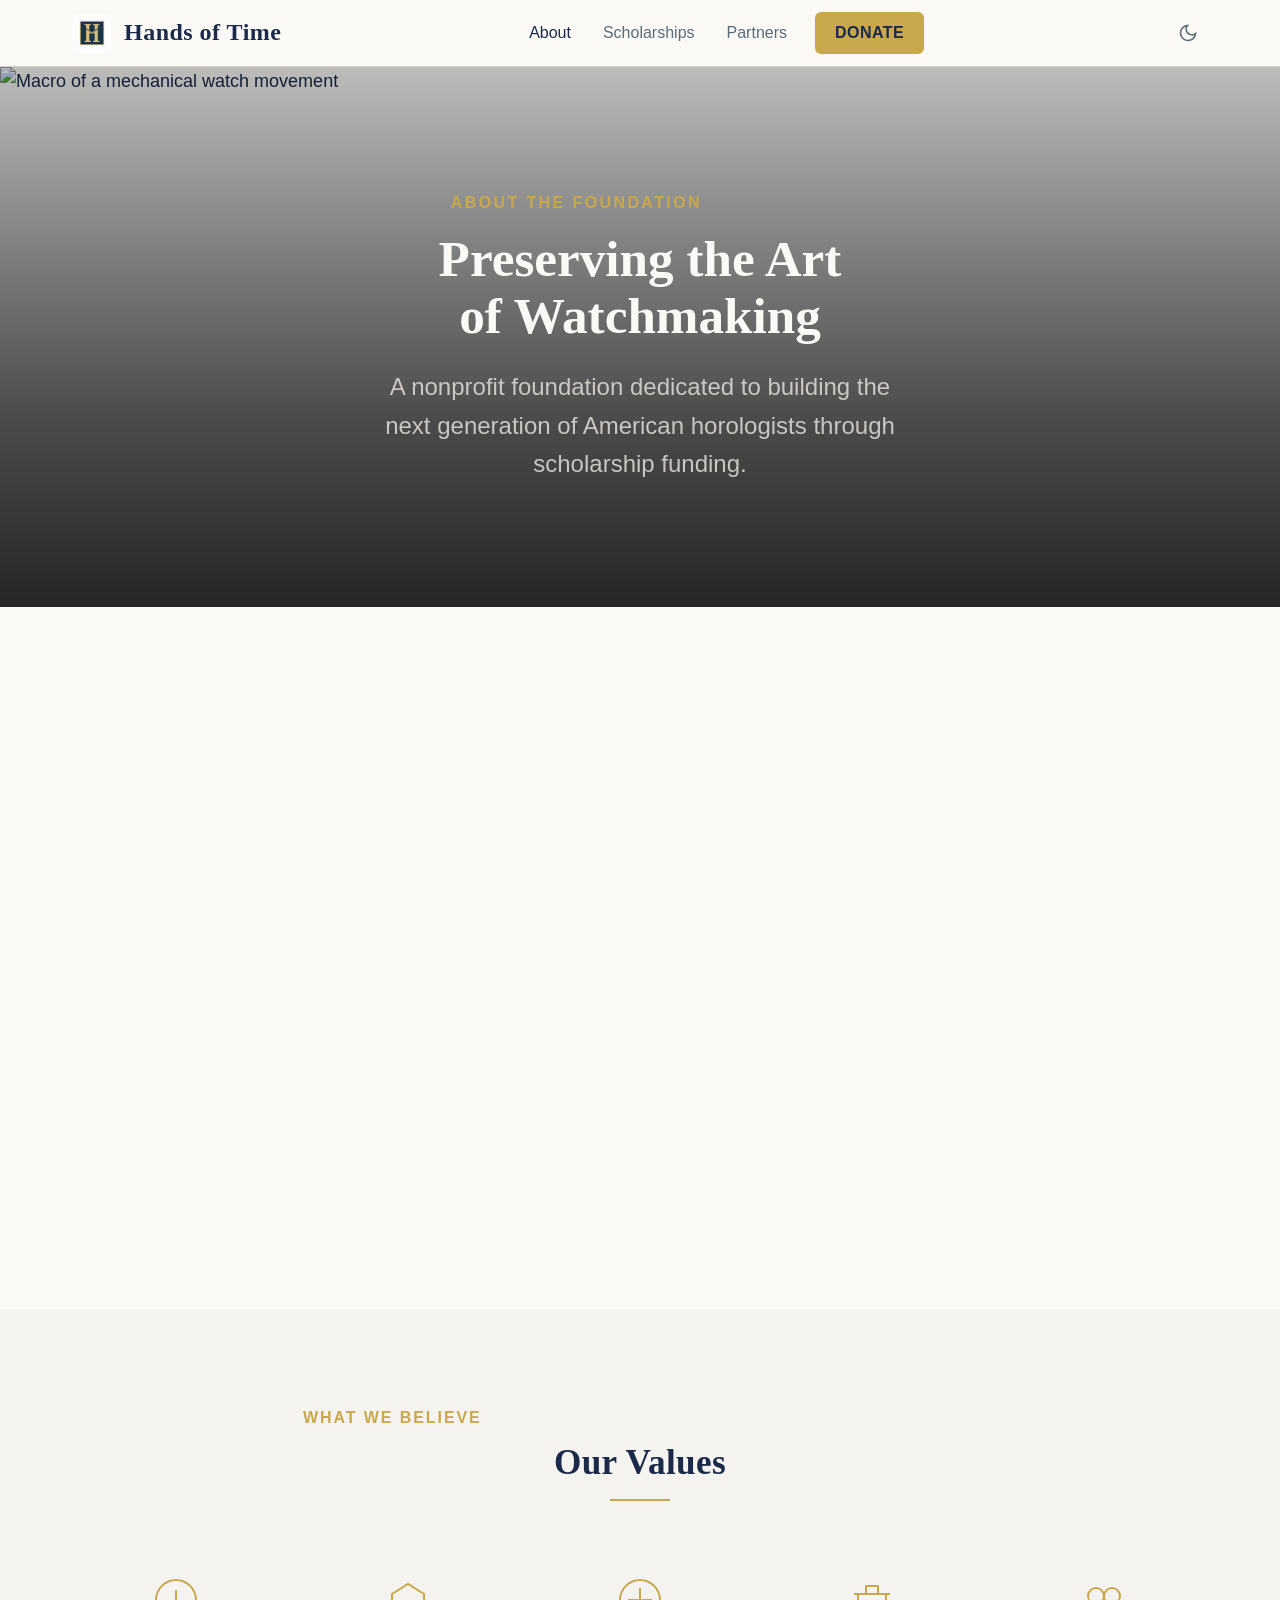
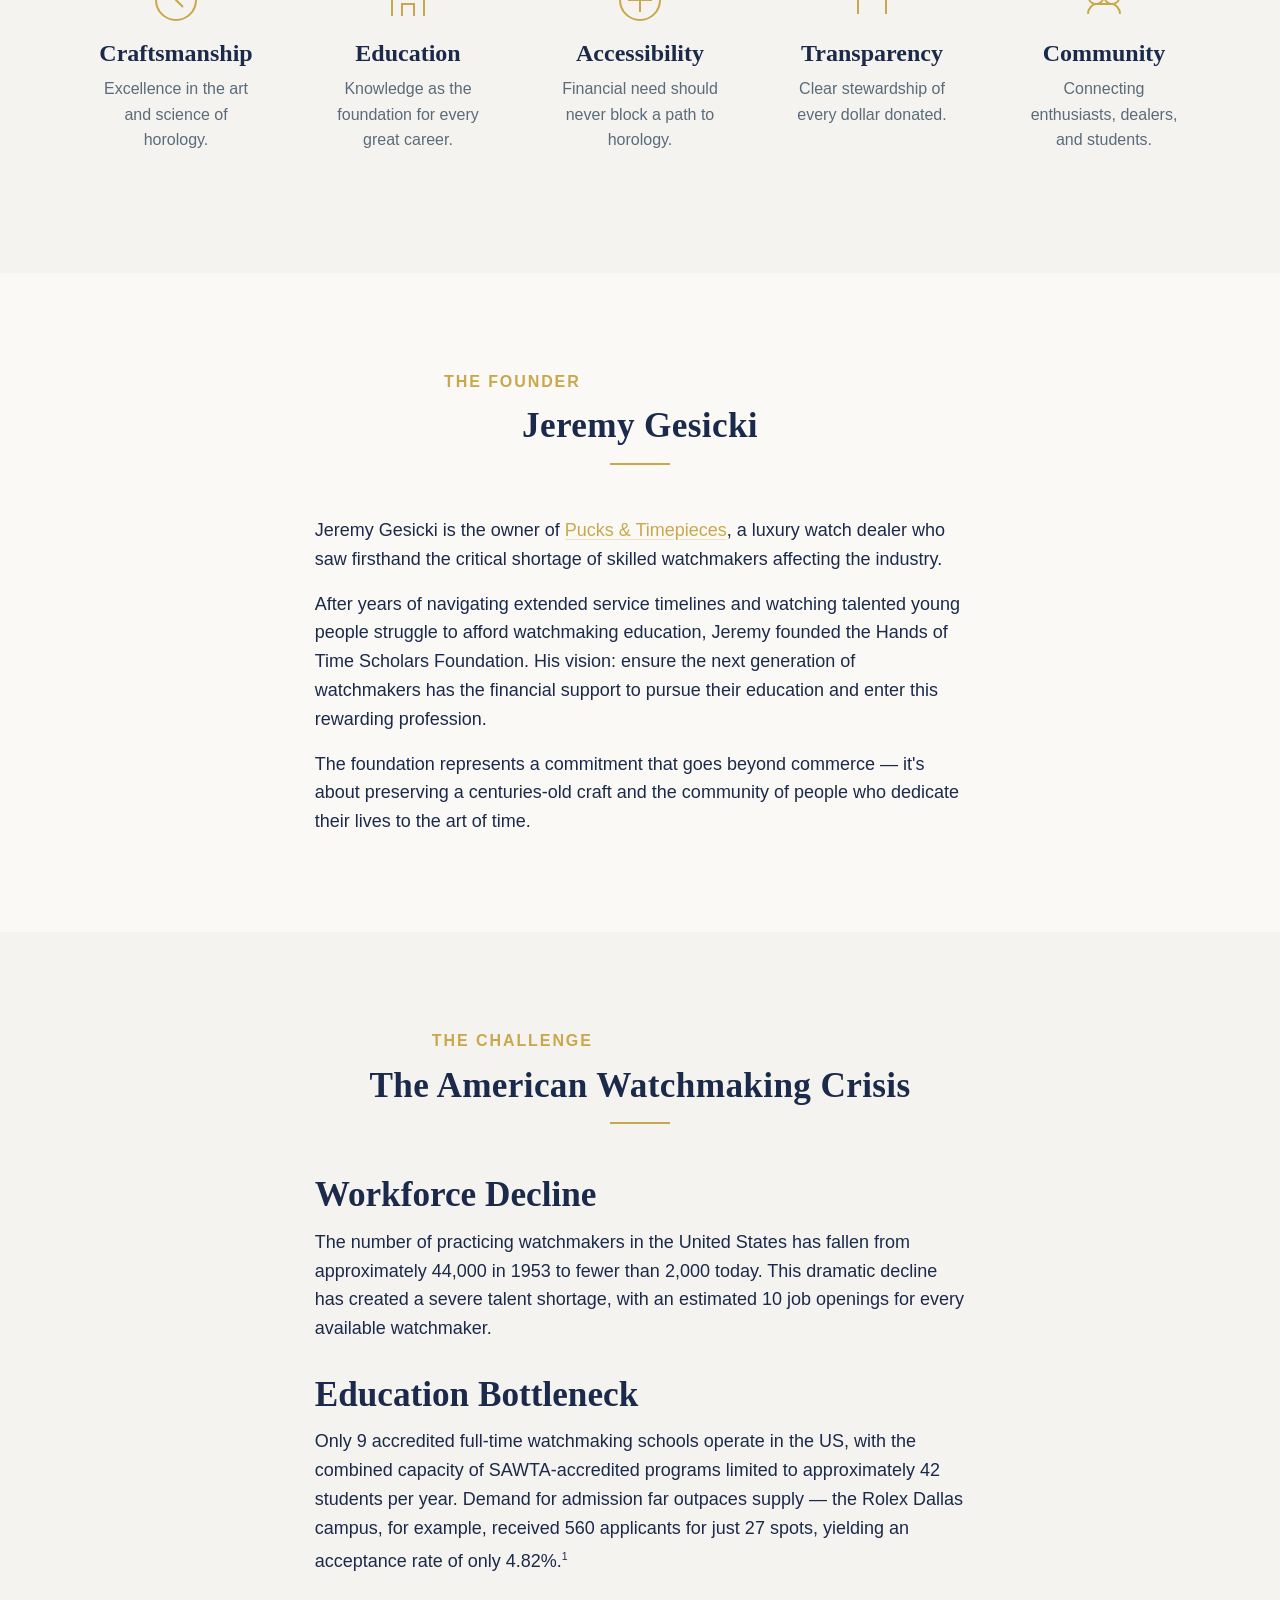
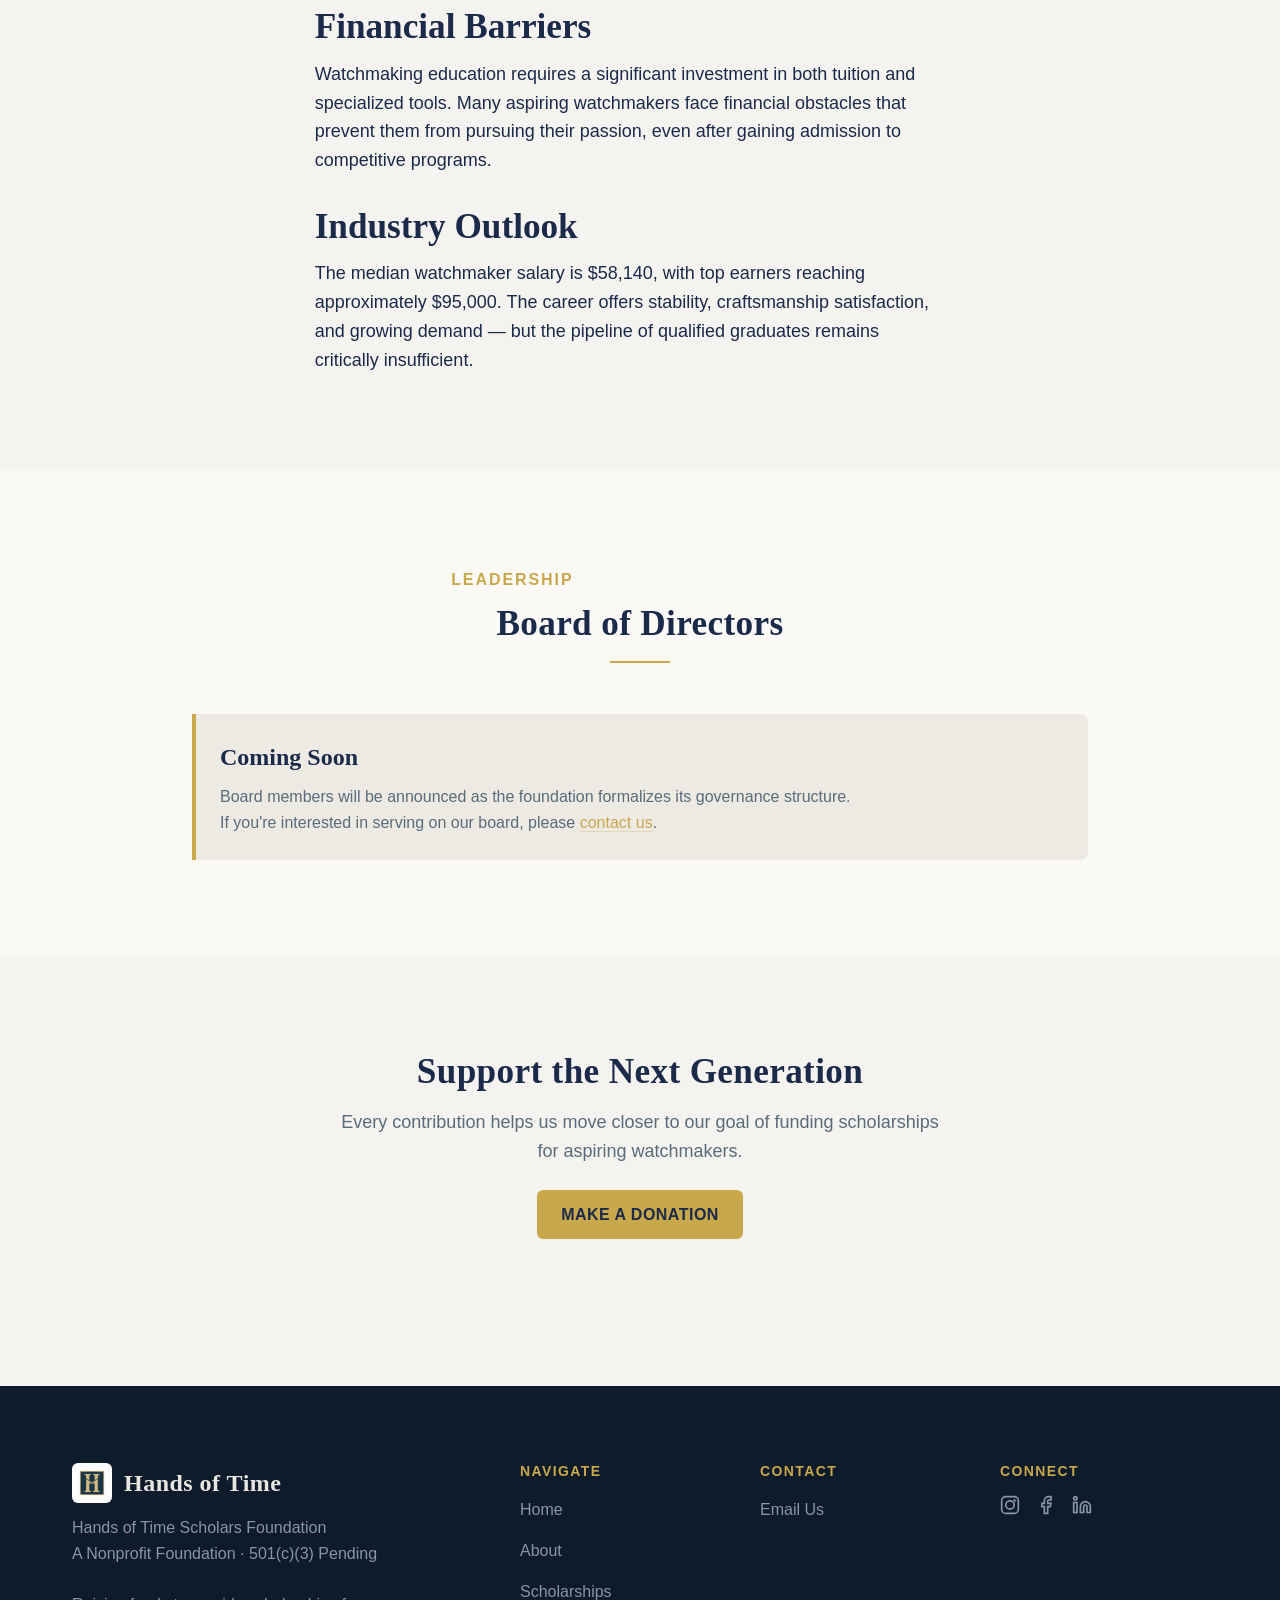
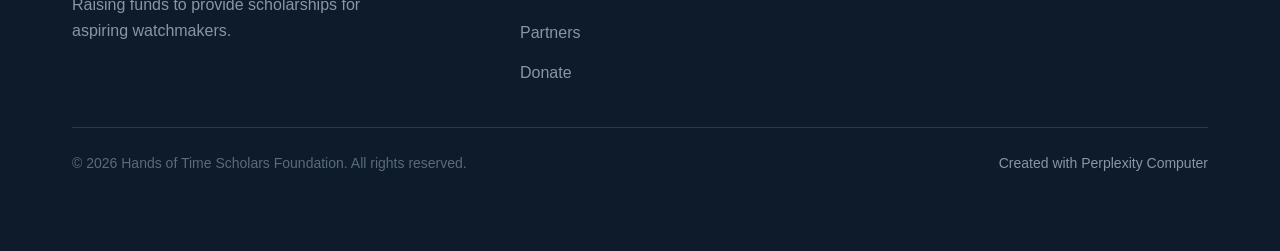
==== commit 9a54b209: "Add Fortune citation footnote to Rolex Dallas stat on about page" ====
--- a/about.html
+++ b/about.html
@@ -43,7 +43,7 @@
       <nav class="nav" aria-label="Main navigation">
         <a href="./about.html" class="nav__link nav__link--active">About</a>
         <a href="./scholarships.html" class="nav__link">Scholarships</a>
-        <a href="./dealers.html" class="nav__link">Partners</a>
+        <a href="./partners.html" class="nav__link">Partners</a>
         <a href="./donate.html" class="btn btn--nav">Donate</a>
       </nav>
       <div class="header__actions">
@@ -61,7 +61,7 @@
     <a href="./index.html" class="mobile-nav__link">Home</a>
     <a href="./about.html" class="mobile-nav__link">About</a>
     <a href="./scholarships.html" class="mobile-nav__link">Scholarships</a>
-    <a href="./dealers.html" class="mobile-nav__link">Partners</a>
+    <a href="./partners.html" class="mobile-nav__link">Partners</a>
     <a href="./donate.html" class="mobile-nav__link" style="color: var(--color-primary);">Donate</a>
   </nav>
 
@@ -186,7 +186,7 @@
           <p>The number of practicing watchmakers in the United States has fallen from approximately 44,000 in 1953 to fewer than 2,000 today. This dramatic decline has created a severe talent shortage, with an estimated 10 job openings for every available watchmaker.</p>
 
           <h3>Education Bottleneck</h3>
-          <p>Only 9 accredited full-time watchmaking schools operate in the US, with the combined capacity of SAWTA-accredited programs limited to approximately 42 students per year. Demand for admission far outpaces supply — the Rolex Dallas campus, for example, received 560 applicants for just 27 spots, yielding an acceptance rate of only 4.82%.</p>
+          <p>Only 9 accredited full-time watchmaking schools operate in the US, with the combined capacity of SAWTA-accredited programs limited to approximately 42 students per year. Demand for admission far outpaces supply — the Rolex Dallas campus, for example, received 560 applicants for just 27 spots, yielding an acceptance rate of only 4.82%.<sup><a href="https://fortune.com/2026/02/26/watchmakers-rolex-trade-school-texas-rivaling-harvard-competition-high-paying-jobs/" target="_blank" rel="noopener noreferrer" style="color: var(--accent); text-decoration: none; font-size: 0.7em;">1</a></sup></p>
 
           <h3>Financial Barriers</h3>
           <p>Watchmaking education requires a significant investment in both tuition and specialized tools. Many aspiring watchmakers face financial obstacles that prevent them from pursuing their passion, even after gaining admission to competitive programs.</p>
@@ -244,7 +244,7 @@
             <li><a href="./index.html">Home</a></li>
             <li><a href="./about.html">About</a></li>
             <li><a href="./scholarships.html">Scholarships</a></li>
-            <li><a href="./dealers.html">Partners</a></li>
+            <li><a href="./partners.html">Partners</a></li>
             <li><a href="./donate.html">Donate</a></li>
           </ul>
         </div>
--- a/style.css
+++ b/style.css
@@ -745,6 +745,7 @@
   text-transform: uppercase;
   padding: var(--space-1) var(--space-4);
   border-radius: var(--radius-full);
+  white-space: nowrap;
 }
 
 .tier-card__name {
@@ -907,8 +908,7 @@
   display: block;
   max-width: 220px;
   margin: 0 auto;
-  border-radius: var(--radius-full);
-  box-shadow: var(--shadow-lg);
+  filter: drop-shadow(0 8px 24px oklch(0 0 0 / 0.35));
 }
 
 /* ============================================================
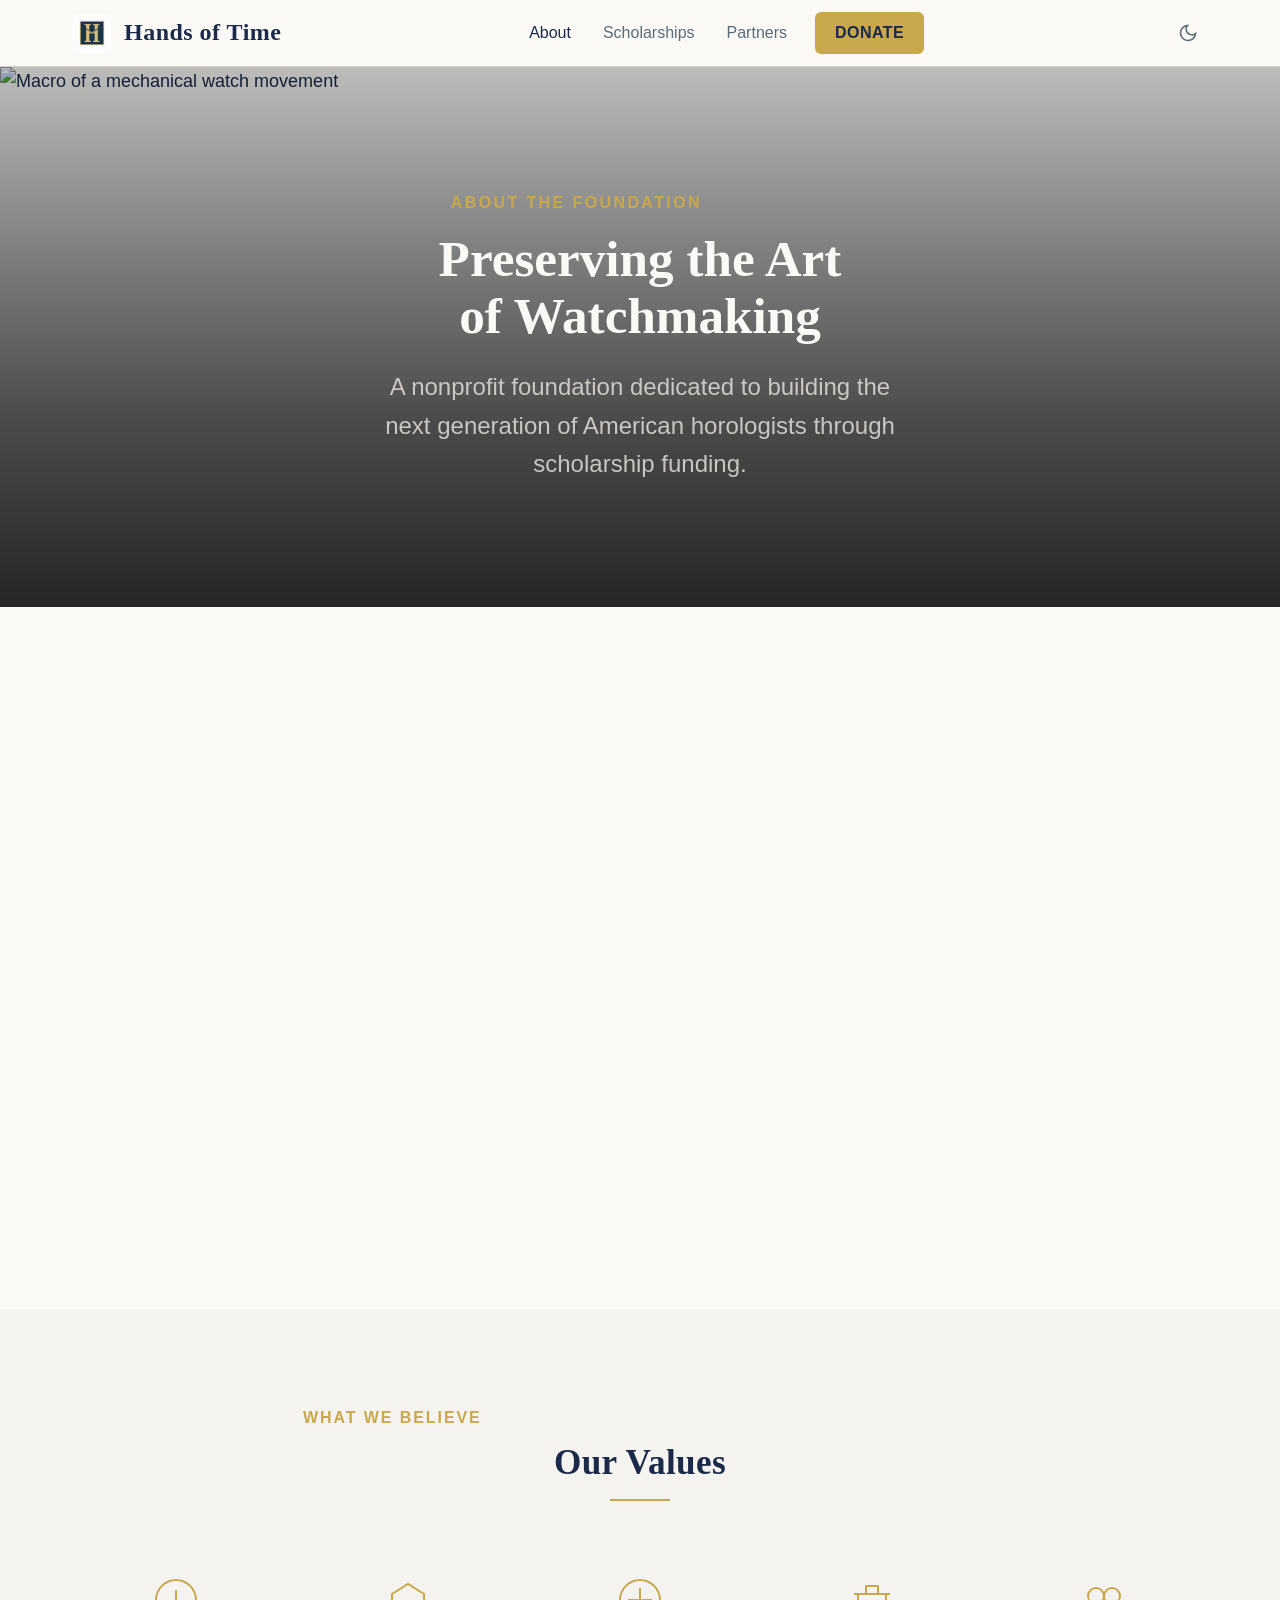
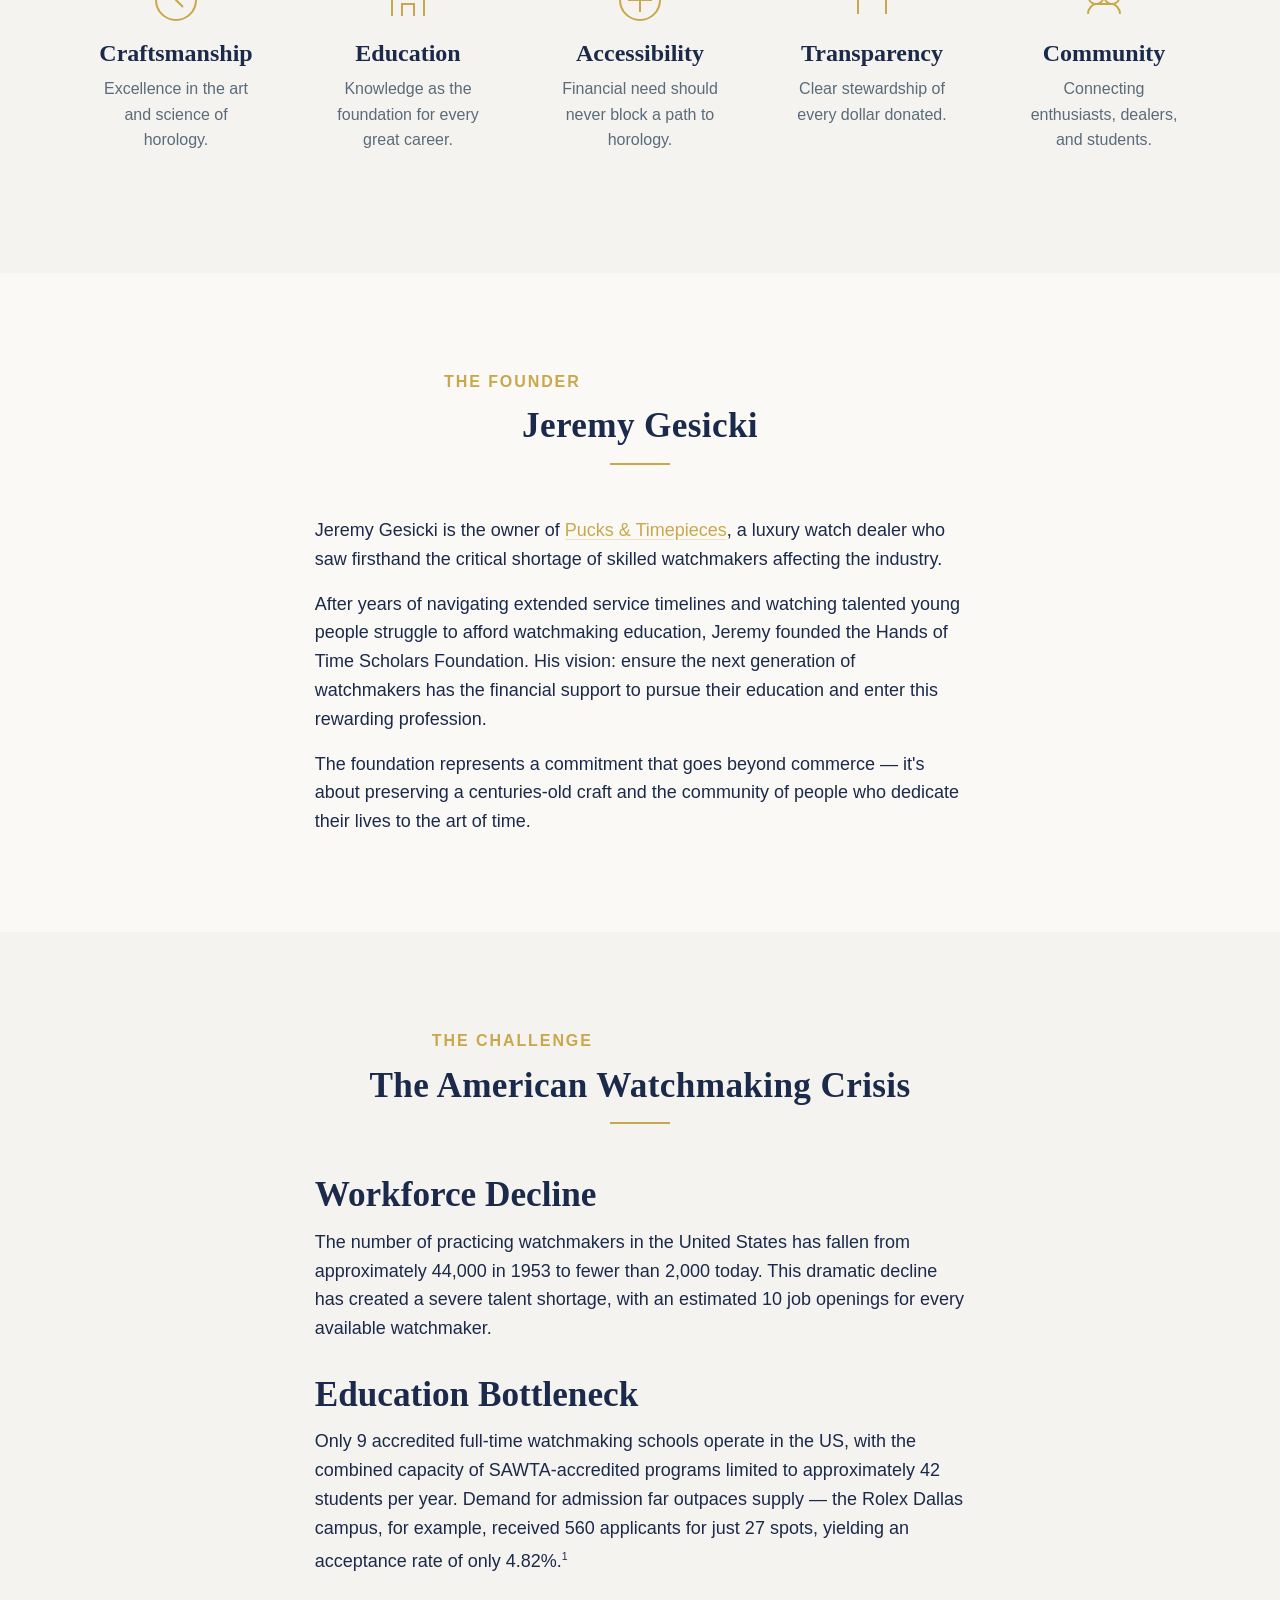
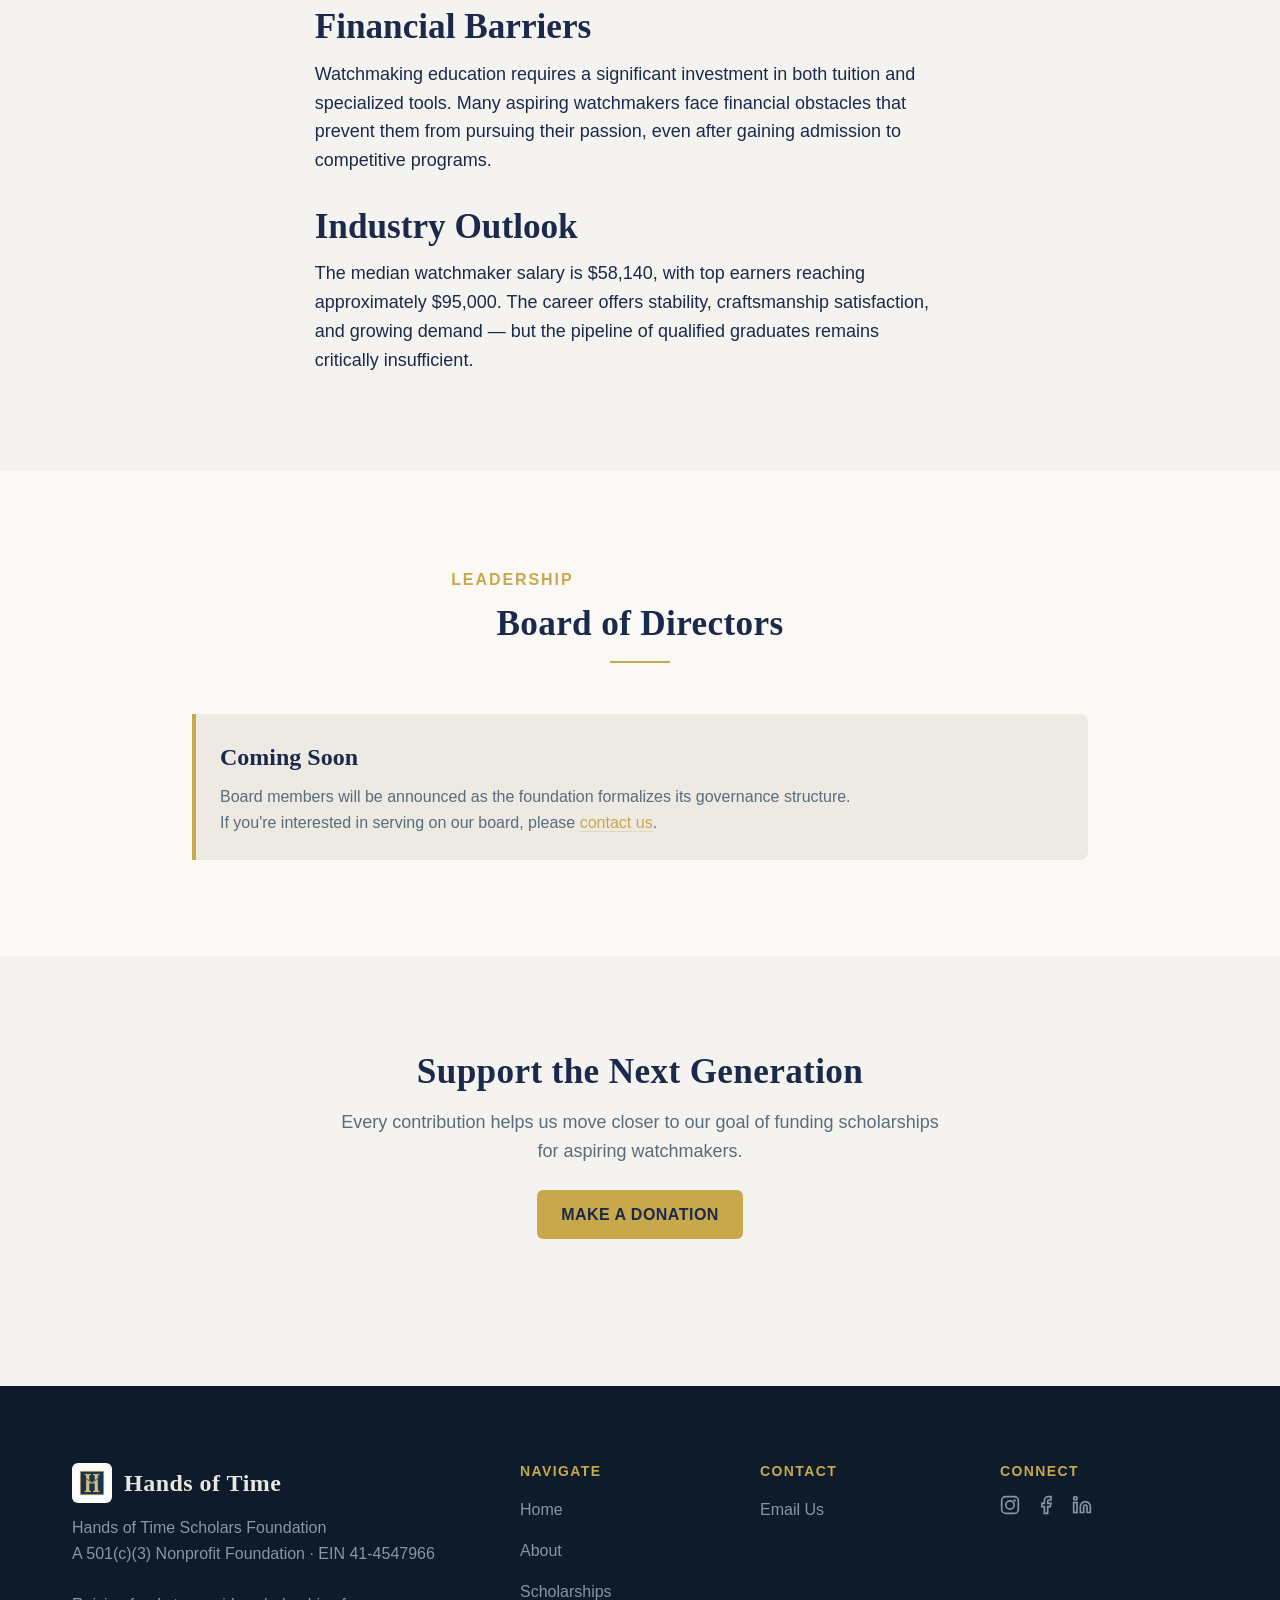
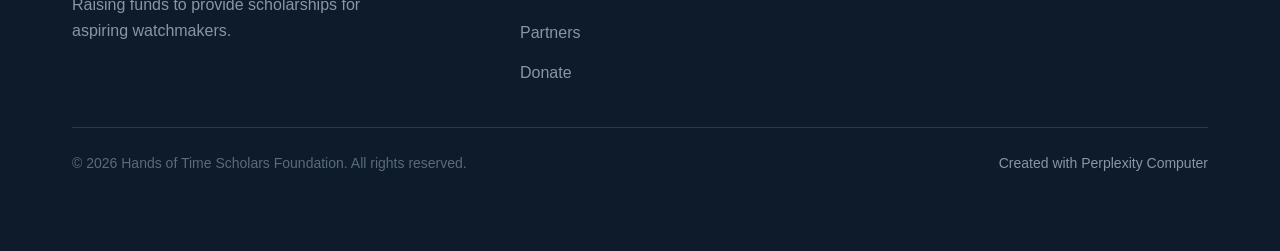
==== commit ec31e59d: "Update about.html: 501(c)(3) approved status, EIN added" ====
--- a/about.html
+++ b/about.html
@@ -236,7 +236,7 @@
             <img src="./assets/logo-square.jpg" alt="Hands of Time monogram" class="header__logo" width="40" height="40">
             <span class="header__title" style="color: #E8E6E1;">Hands of Time</span>
           </a>
-          <p class="footer__brand-desc">Hands of Time Scholars Foundation<br>A Nonprofit Foundation · 501(c)(3) Pending<br><br>Raising funds to provide scholarships for aspiring watchmakers.</p>
+          <p class="footer__brand-desc">Hands of Time Scholars Foundation<br>A 501(c)(3) Nonprofit Foundation · EIN 41-4547966<br><br>Raising funds to provide scholarships for aspiring watchmakers.</p>
         </div>
         <div>
           <h4 class="footer__heading">Navigate</h4>
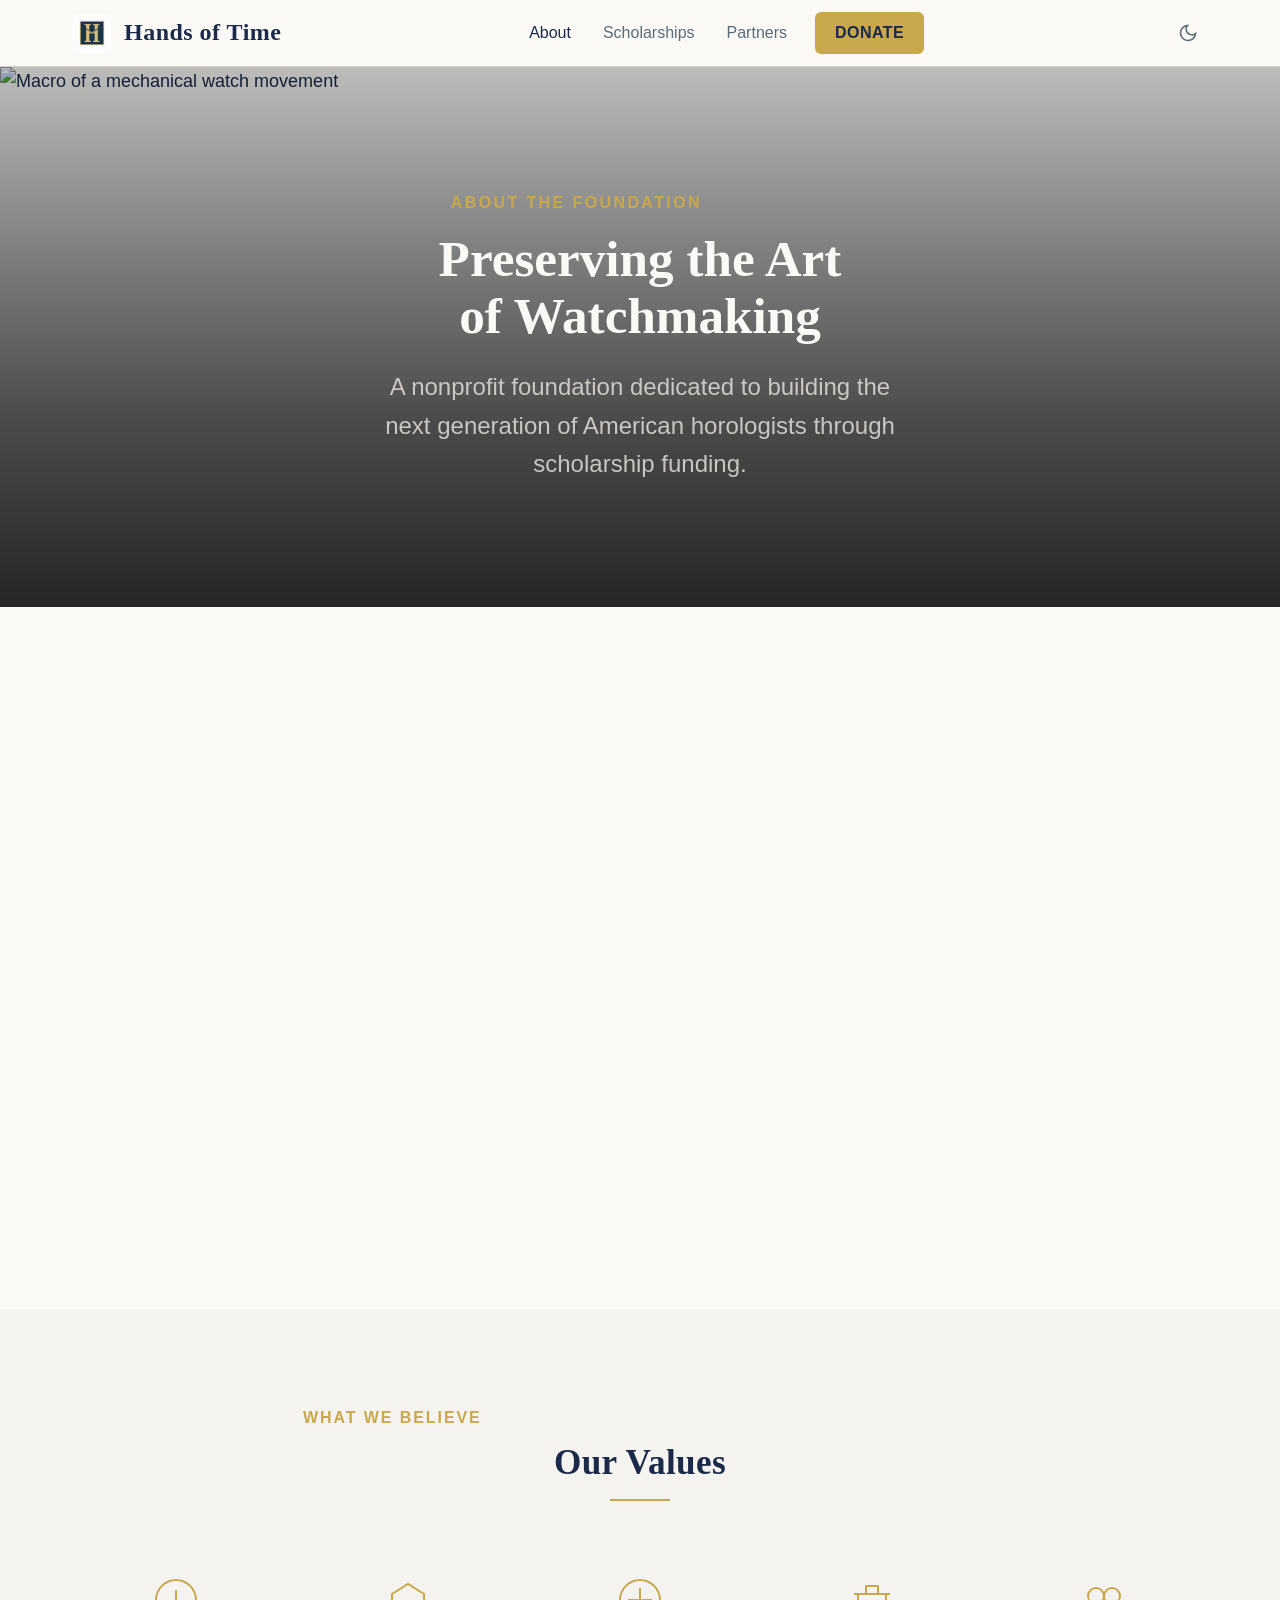
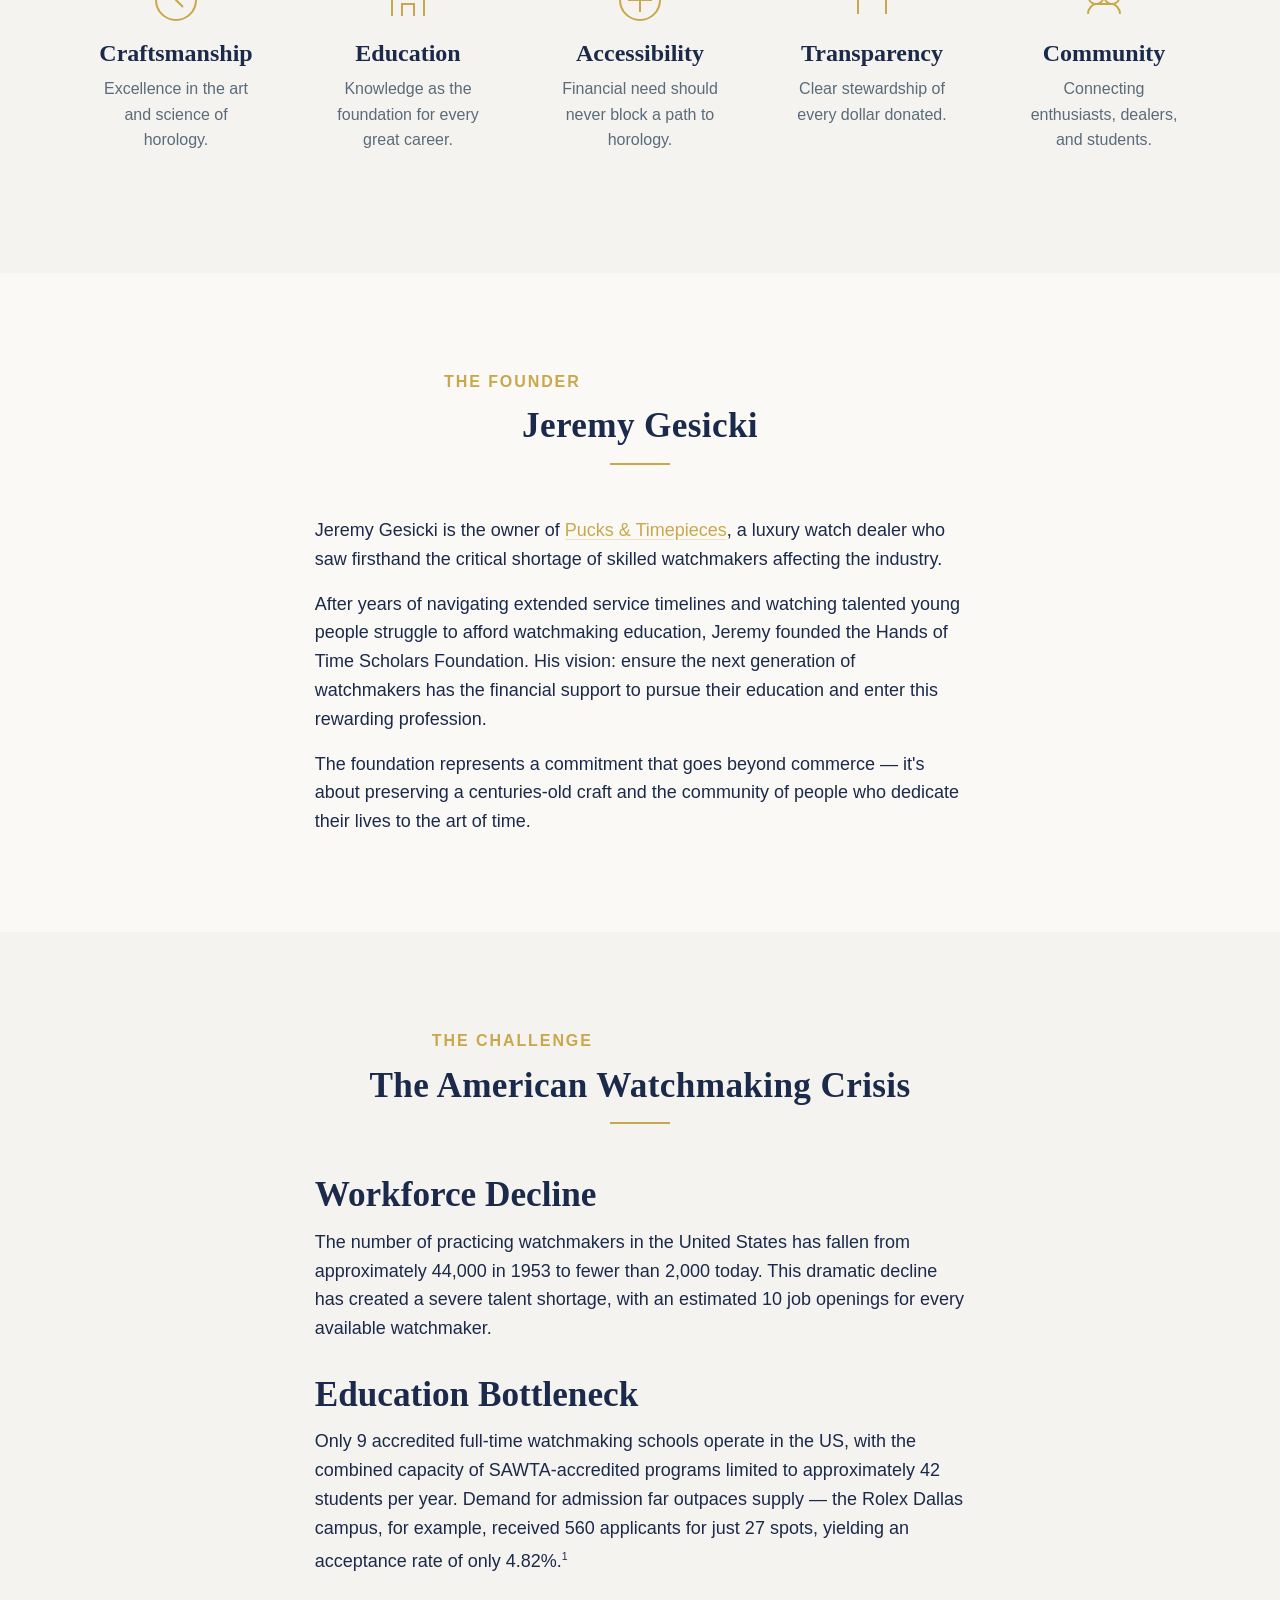
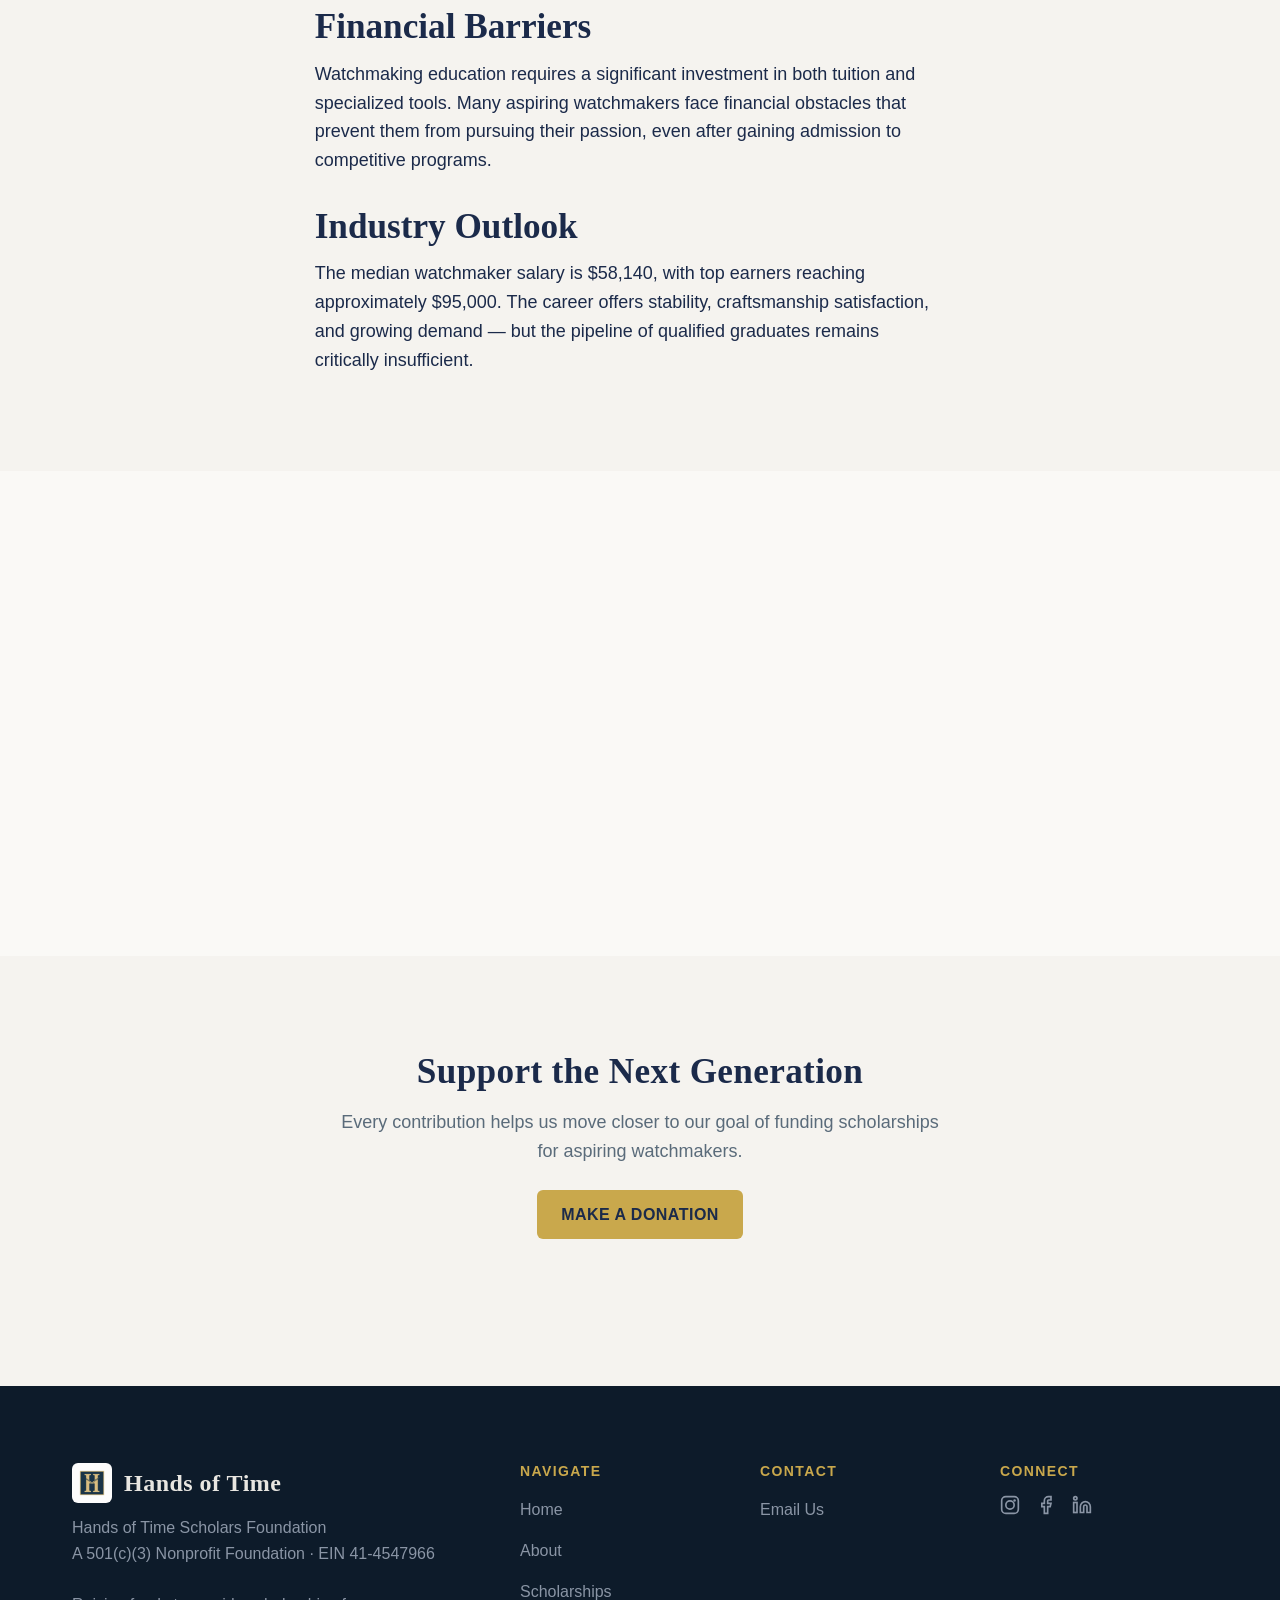
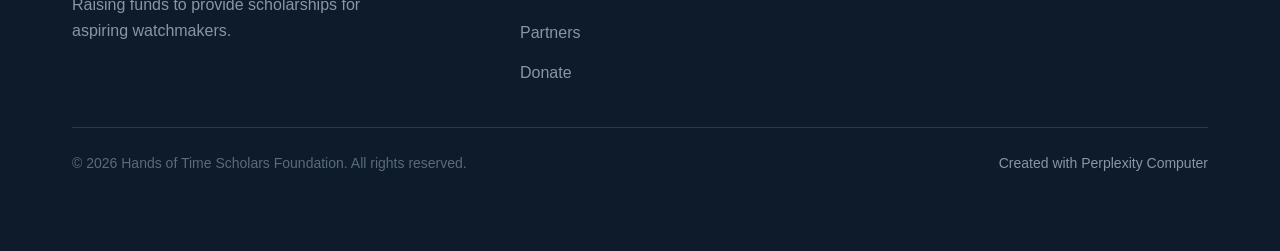
==== commit 835f43f0: "Update contact email to admin@hotsf.org (Google Workspace live)" ====
--- a/about.html
+++ b/about.html
@@ -207,7 +207,7 @@
         </div>
         <div class="notice reveal">
           <p class="notice__title">Coming Soon</p>
-          <p class="notice__text">Board members will be announced as the foundation formalizes its governance structure. If you're interested in serving on our board, please <a href="mailto:jeremy@pucksandtimepieces.com">contact us</a>.</p>
+          <p class="notice__text">Board members will be announced as the foundation formalizes its governance structure. If you're interested in serving on our board, please <a href="mailto:admin@hotsf.org">contact us</a>.</p>
         </div>
       </div>
     </section>
@@ -251,7 +251,7 @@
         <div>
           <h4 class="footer__heading">Contact</h4>
           <ul class="footer__links">
-            <li><a href="mailto:jeremy@pucksandtimepieces.com">Email Us</a></li>
+            <li><a href="mailto:admin@hotsf.org">Email Us</a></li>
           </ul>
         </div>
         <div>
--- a/style.css
+++ b/style.css
@@ -1283,3 +1283,150 @@
   font-size: var(--text-sm);
   color: var(--color-text-muted);
 }
+
+/* ═══════════════════════════════════════════════════════════════════════════
+   ZEFFY DONATION FORM EMBED STYLING
+   Container for inline Zeffy iframe embeds + pre-launch placeholder state.
+   ═══════════════════════════════════════════════════════════════════════════ */
+
+.zeffy-embed {
+  margin-top: var(--space-10);
+  margin-bottom: var(--space-4);
+  border-radius: 12px;
+  overflow: hidden;
+  background: var(--color-surface);
+  border: 1px solid var(--color-border);
+  box-shadow: 0 8px 32px oklch(from var(--color-text) l c h / 0.06);
+}
+
+.zeffy-embed__iframe {
+  display: block;
+  width: 100%;
+  min-height: 760px;
+  border: 0;
+}
+
+/* Placeholder shown while ZEFFY.live === false */
+.zeffy-embed__placeholder {
+  padding: var(--space-10) var(--space-6);
+  text-align: center;
+}
+
+.zeffy-embed__placeholder-icon {
+  display: inline-flex;
+  align-items: center;
+  justify-content: center;
+  width: 64px;
+  height: 64px;
+  border-radius: 50%;
+  background: oklch(from var(--color-primary) l c h / 0.12);
+  color: var(--color-primary);
+  font-size: 28px;
+  margin-bottom: var(--space-4);
+}
+
+.zeffy-embed__placeholder-title {
+  font-family: var(--font-display);
+  font-size: var(--text-xl);
+  font-weight: 600;
+  margin-bottom: var(--space-3);
+  color: var(--color-text);
+}
+
+.zeffy-embed__placeholder-text {
+  color: var(--color-text-muted);
+  max-width: 520px;
+  margin: 0 auto var(--space-4);
+  line-height: 1.7;
+}
+
+.zeffy-embed__placeholder-text:last-child { margin-bottom: 0; }
+
+/* ═══════════════════════════════════════════════════════════════════════════
+   OTHER WAYS TO GIVE — Check, DAF, Stock, Workplace Match
+   ═══════════════════════════════════════════════════════════════════════════ */
+
+.give-options {
+  display: grid;
+  grid-template-columns: repeat(auto-fill, minmax(min(260px, 100%), 1fr));
+  gap: var(--space-5);
+  margin-top: var(--space-8);
+}
+
+.give-option {
+  padding: var(--space-6);
+  border: 1px solid var(--color-border);
+  border-radius: 10px;
+  background: var(--color-bg);
+  display: flex;
+  flex-direction: column;
+  gap: var(--space-3);
+  transition: border-color 220ms ease, transform 220ms ease;
+}
+
+.give-option:hover {
+  border-color: var(--color-primary);
+  transform: translateY(-2px);
+}
+
+.give-option__icon {
+  width: 40px;
+  height: 40px;
+  color: var(--color-primary);
+}
+
+.give-option__title {
+  font-family: var(--font-display);
+  font-size: var(--text-lg);
+  font-weight: 600;
+  margin: 0;
+}
+
+.give-option__desc {
+  color: var(--color-text-muted);
+  font-size: var(--text-sm);
+  line-height: 1.65;
+  margin: 0;
+  flex: 1;
+}
+
+.give-option__detail {
+  font-family: var(--font-mono, ui-monospace, "SF Mono", monospace);
+  font-size: var(--text-xs);
+  color: var(--color-text);
+  background: var(--color-surface);
+  padding: var(--space-3);
+  border-radius: 6px;
+  white-space: pre-line;
+  line-height: 1.5;
+}
+
+.give-option__cta {
+  color: var(--color-primary);
+  font-weight: 600;
+  font-size: var(--text-sm);
+  text-decoration: none;
+  margin-top: var(--space-2);
+}
+
+.give-option__cta:hover {
+  color: var(--color-primary-hover);
+}
+
+/* Make tier cards clickable in Zeffy mode (clickable wrapper around card) */
+.tier-card-link {
+  display: block;
+  color: inherit;
+  text-decoration: none;
+  transition: transform 220ms ease;
+}
+
+.tier-card-link:hover .tier-card {
+  border-color: var(--color-primary);
+  box-shadow: 0 8px 24px oklch(from var(--color-primary) l c h / 0.15);
+}
+
+.tier-card-link:hover {
+  transform: translateY(-2px);
+}
+
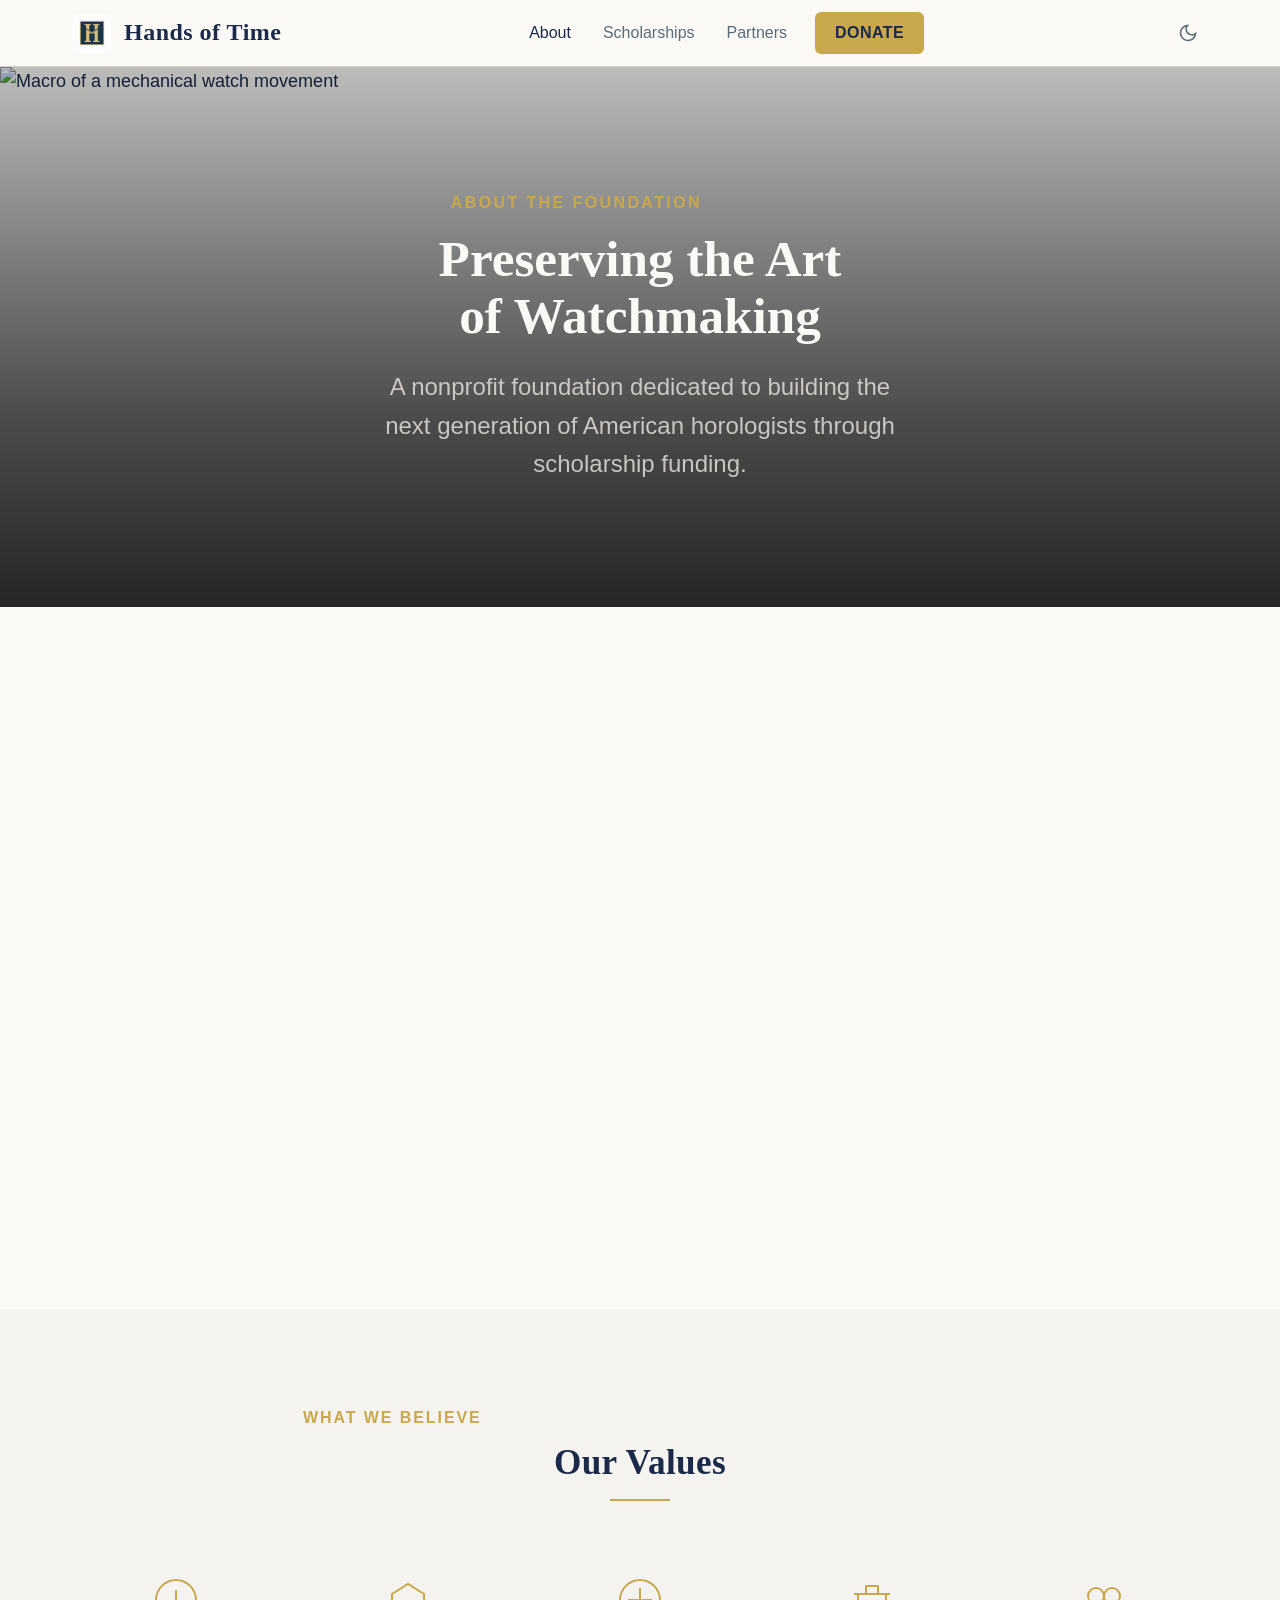
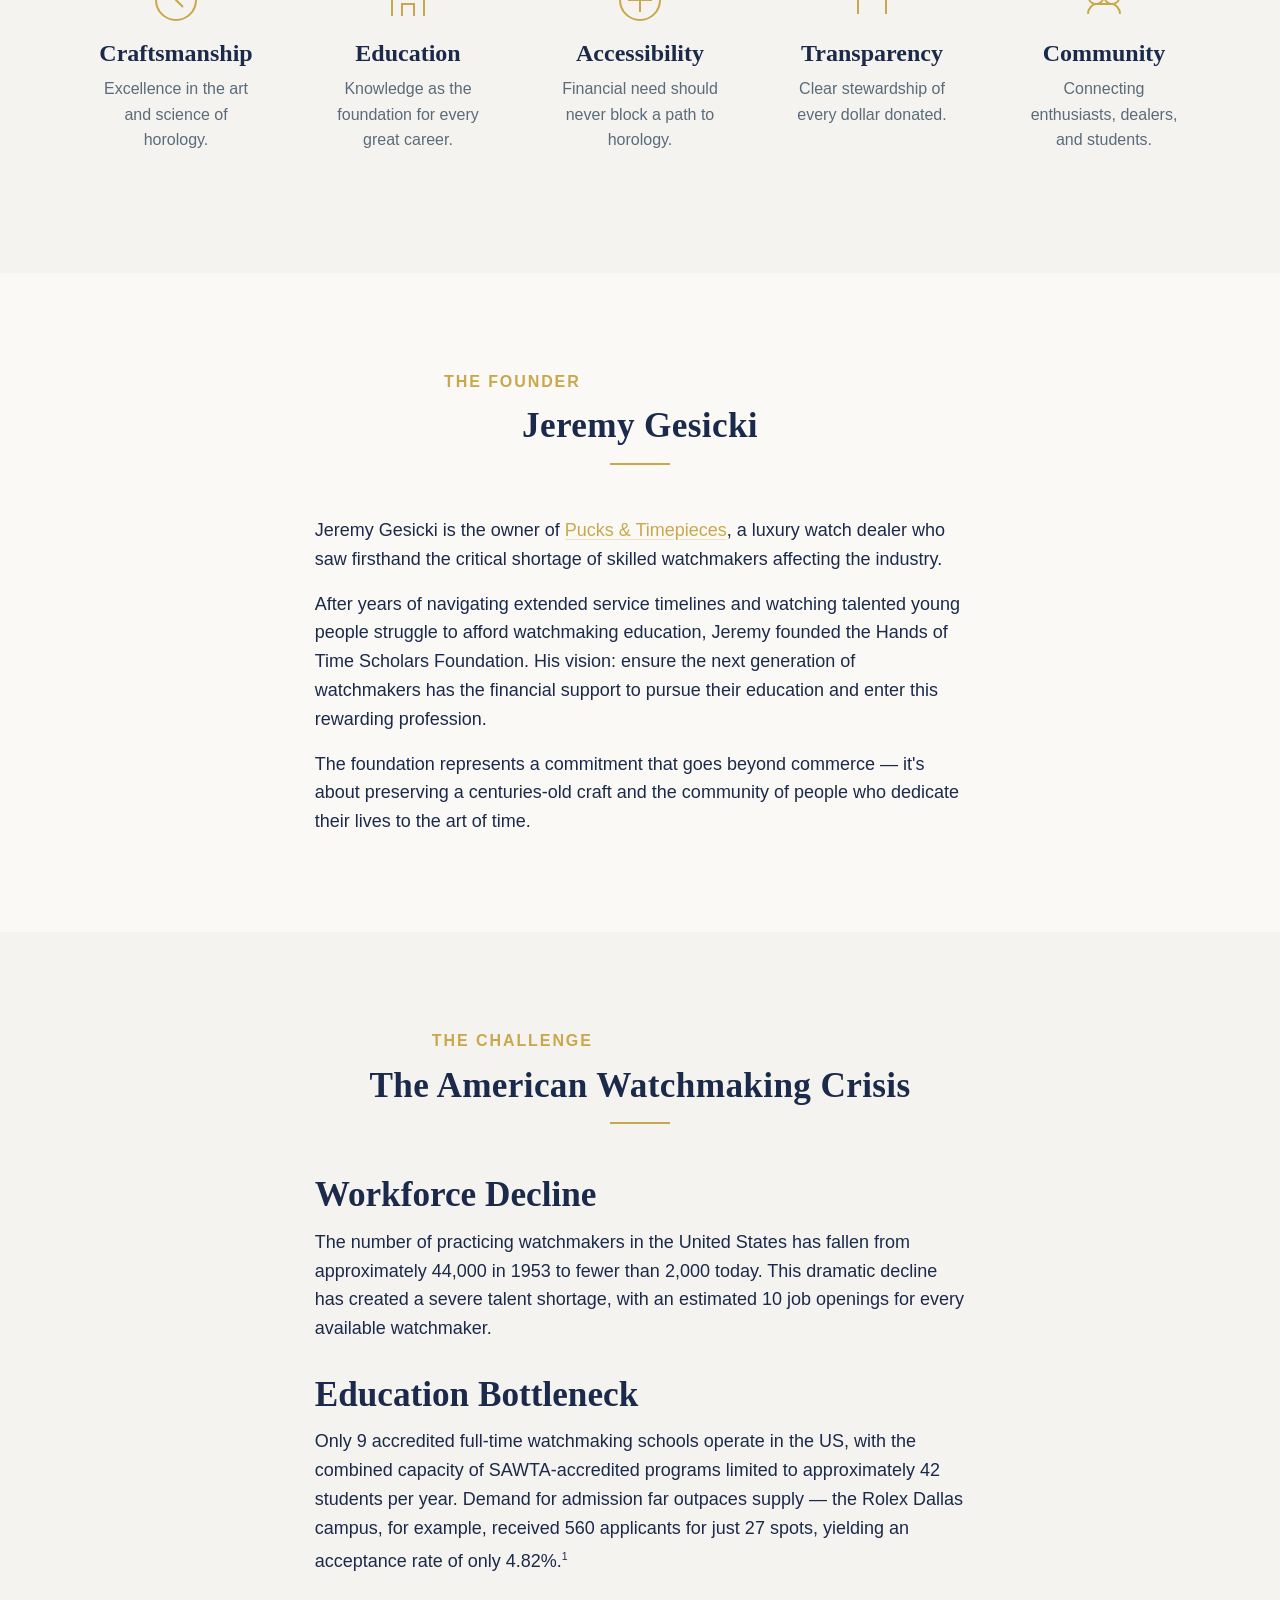
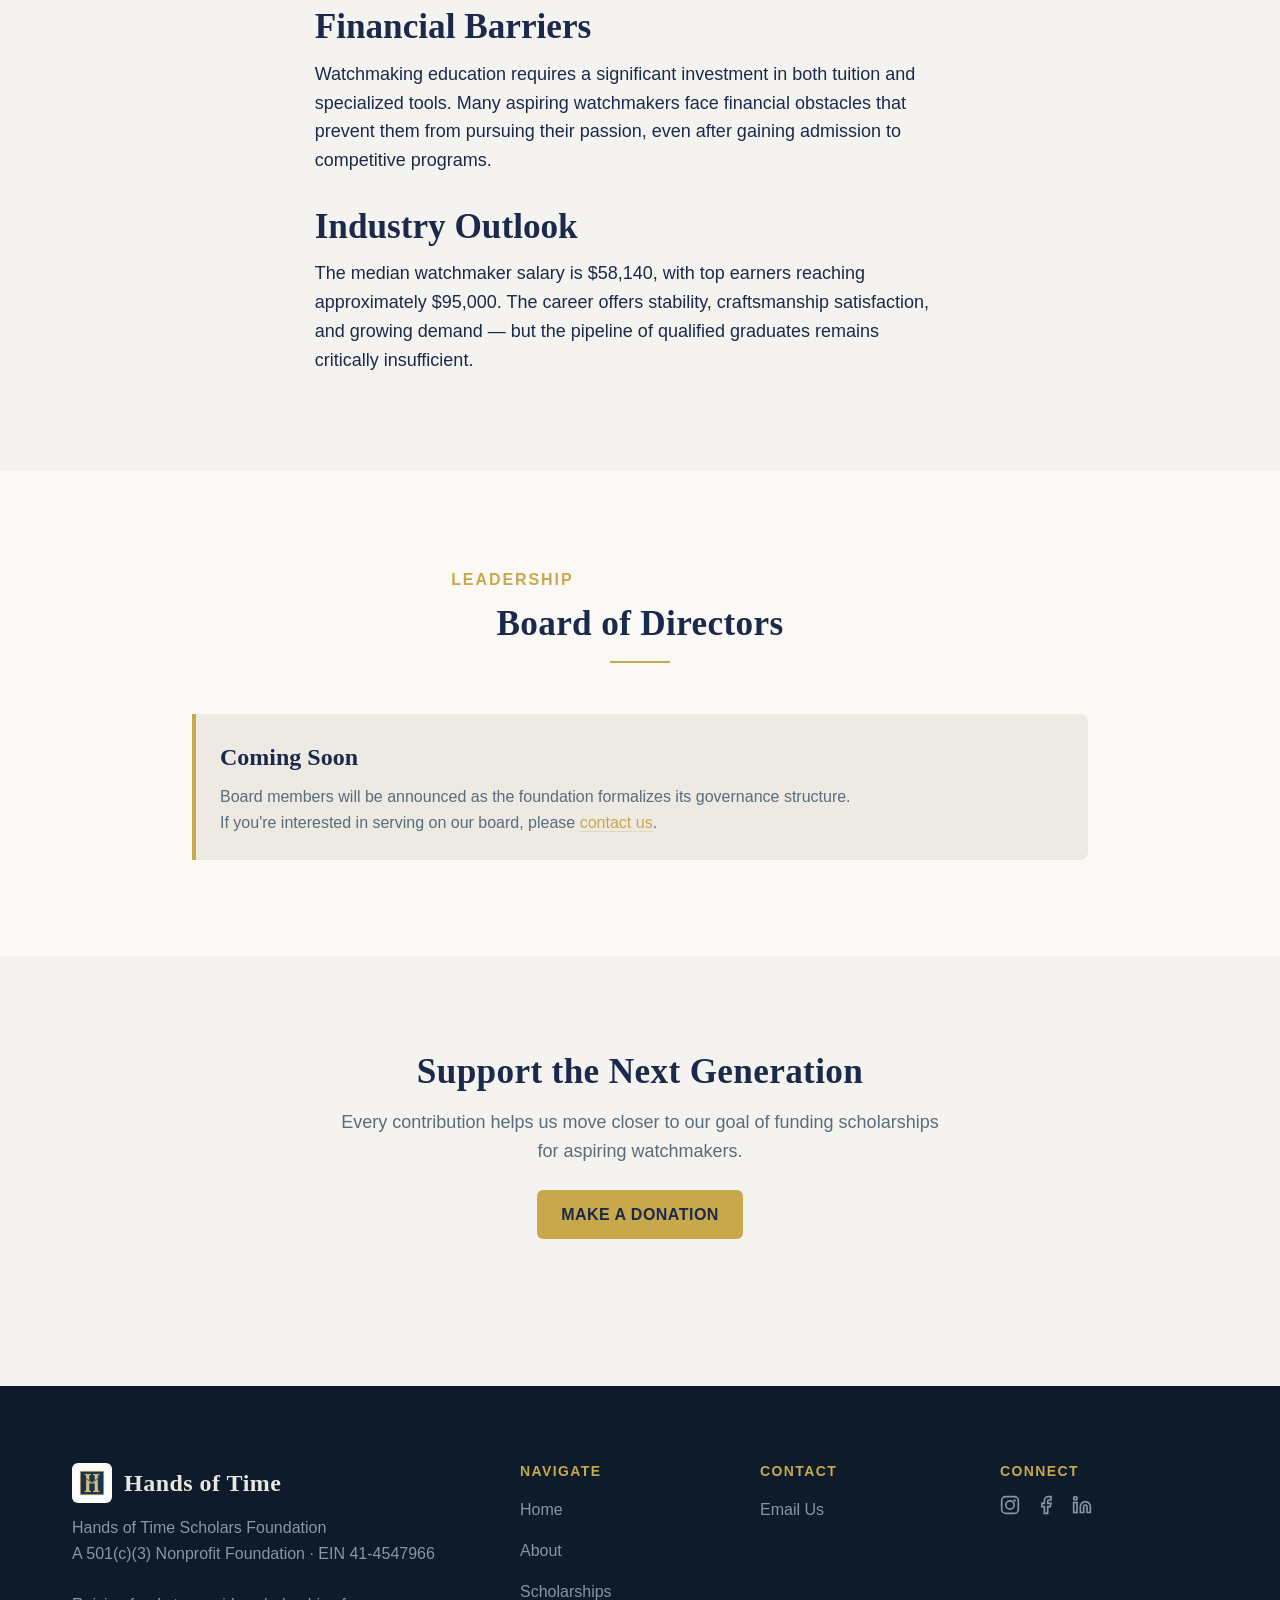
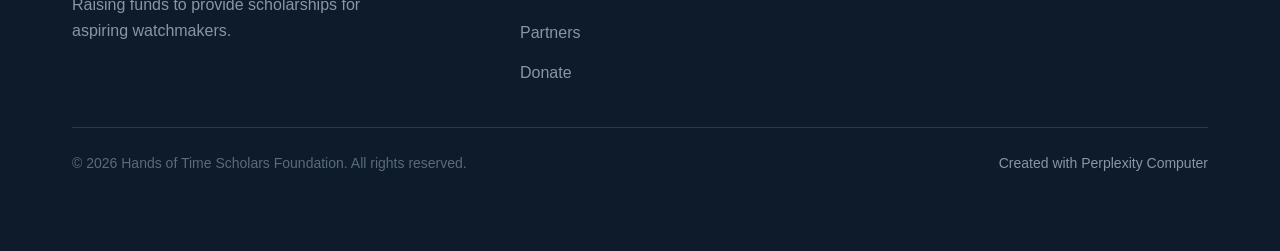
==== commit beebc5b2: "Wire Instagram footer link to @handsoftimescholarsfoundation" ====
--- a/about.html
+++ b/about.html
@@ -257,7 +257,7 @@
         <div>
           <h4 class="footer__heading">Connect</h4>
           <div class="footer__social">
-            <a href="#" aria-label="Instagram">
+            <a href="https://www.instagram.com/handsoftimescholarsfoundation/" target="_blank" rel="noopener" aria-label="Instagram">
               <svg width="20" height="20" viewBox="0 0 24 24" fill="none" stroke="currentColor" stroke-width="2"><rect x="2" y="2" width="20" height="20" rx="5"/><circle cx="12" cy="12" r="5"/><circle cx="17.5" cy="6.5" r="1.5" fill="currentColor" stroke="none"/></svg>
             </a>
             <a href="#" aria-label="Facebook">
--- a/style.css
+++ b/style.css
@@ -1430,3 +1430,43 @@
   transform: translateY(-2px);
 }
 
+
+/* ═══════════════════════════════════════════════════════════════════════════
+   PARTNERSHIP TIER CTA BUTTONS
+   Per-tier "Become a X" buttons on partners.html
+   ═══════════════════════════════════════════════════════════════════════════ */
+
+.tier-card {
+  display: flex;
+  flex-direction: column;
+}
+
+.tier-card__cta {
+  margin-top: auto;
+  padding-top: var(--space-3);
+  padding-bottom: var(--space-3);
+  font-size: var(--text-sm);
+  text-align: center;
+  width: 100%;
+  align-self: stretch;
+}
+
+/* Give tier-card__features some breathing room before the CTA */
+.tier-card__features {
+  margin-bottom: var(--space-5);
+}
+
+/* Outline button variant — used for non-featured partnership tiers */
+.btn--outline {
+  background: transparent;
+  color: var(--color-primary);
+  border: 1.5px solid var(--color-primary);
+  transition: background 220ms ease, color 220ms ease, transform 220ms ease;
+}
+
+.btn--outline:hover {
+  background: var(--color-primary);
+  color: var(--color-bg);
+  transform: translateY(-1px);
+}
+
